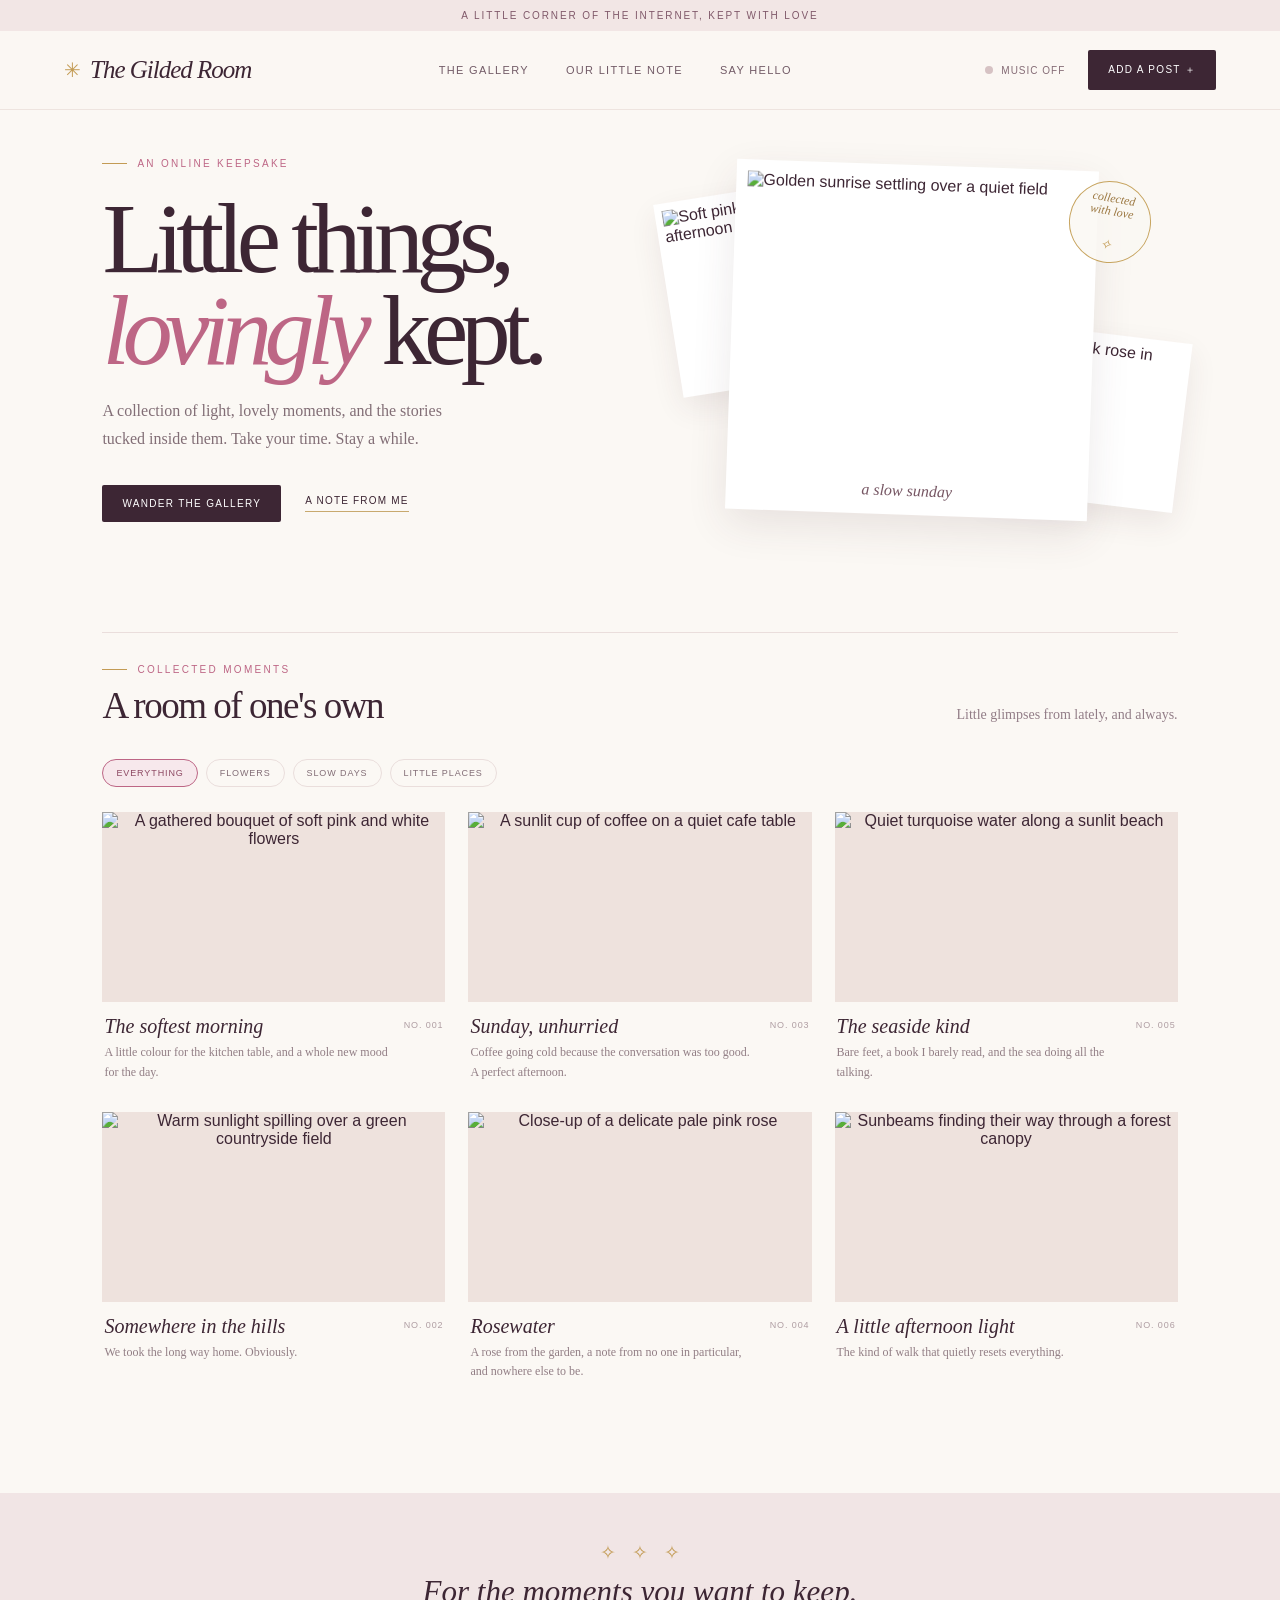
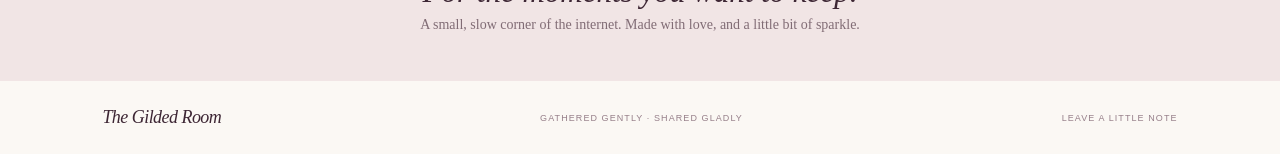
==== index.html @ f2d5e3b4 "Add files via upload" ====
<!doctype html>
<html lang="en">
<head>
  <meta charset="utf-8">
  <meta name="viewport" content="width=device-width, initial-scale=1">
  <meta name="theme-color" content="#fbf8f4">
  <meta name="description" content="A little gallery for things worth keeping — photographs, notes, and lovely little moments.">
  <title>The Gilded Room — A little gallery for lovely things</title>
  <style>
    :root{--paper:#fbf8f4;--ink:#3d2634;--muted:#927d87;--pink:#e7a6b9;--pink-deep:#bd6685;--gold:#c39b54;--line:#eadedc;--white:#fffdfb;--serif:Georgia,'Times New Roman',serif;--sans:'Avenir Next',Avenir,Arial,sans-serif}
    *{box-sizing:border-box}html{scroll-behavior:smooth}body{margin:0;background:var(--paper);color:var(--ink);font-family:var(--sans);-webkit-font-smoothing:antialiased}button,input,textarea{font:inherit}button{color:inherit}a{color:inherit;text-decoration:none}::selection{background:#f5dce4;color:#603b4b}
    .topline{height:31px;background:#f2e6e5;color:#80596a;display:flex;align-items:center;justify-content:center;font-size:10px;letter-spacing:.19em;text-transform:uppercase}
    .site-header{height:79px;padding:0 clamp(20px,5vw,76px);display:flex;align-items:center;justify-content:space-between;border-bottom:1px solid #eee4df;background:rgba(251,248,244,.92);position:relative;z-index:2}
    .brand{font:italic 25px var(--serif);letter-spacing:-.04em;display:flex;align-items:center;gap:10px}.brand-mark{color:var(--gold);font-size:20px;font-style:normal}.nav{display:flex;gap:37px;align-items:center;font-size:11px;letter-spacing:.12em;text-transform:uppercase;color:#725b67}.nav a{transition:color .2s}.nav a:hover{color:var(--pink-deep)}
    .header-actions{display:flex;align-items:center;gap:17px}.music-button,.icon-button{border:0;background:transparent;cursor:pointer;display:inline-flex;align-items:center;gap:8px}.music-button{color:#856c76;font-size:10px;letter-spacing:.1em;text-transform:uppercase}.music-dot{width:8px;height:8px;border-radius:50%;background:#d6c2c3;display:inline-block}.music-button[aria-pressed=true] .music-dot{background:#c07491;box-shadow:0 0 0 4px #c0749122;animation:pulse 1.5s infinite}@keyframes pulse{50%{box-shadow:0 0 0 7px #c0749110}}
    .button{border:0;border-radius:2px;background:var(--ink);color:white;padding:13px 20px;font-size:10px;letter-spacing:.13em;text-transform:uppercase;cursor:pointer;transition:transform .2s,background .2s}.button:hover{background:#604153;transform:translateY(-1px)}.button-light{background:transparent;border:1px solid #c8a96e;color:#75583c}.button-light:hover{background:#f4ebdd;color:#624729}
    .hero{padding:45px clamp(20px,8vw,120px) 72px;display:grid;grid-template-columns:minmax(300px,.92fr) minmax(370px,1.08fr);gap:clamp(34px,7vw,100px);align-items:center;max-width:1440px;margin:auto;min-height:485px}.eyebrow{font-size:10px;letter-spacing:.23em;text-transform:uppercase;color:var(--pink-deep);display:flex;gap:10px;align-items:center}.eyebrow:before{content:'';height:1px;width:25px;background:var(--gold)}.hero h1{font:normal clamp(56px,7.8vw,105px)/.92 var(--serif);letter-spacing:-.075em;margin:24px 0 20px;max-width:550px}.hero h1 em{font-weight:400;color:var(--pink-deep)}.hero-copy{font:16px/1.8 var(--serif);color:#826e76;max-width:380px}.hero-cta{display:flex;align-items:center;gap:24px;margin-top:31px}.text-link{font-size:10px;letter-spacing:.12em;text-transform:uppercase;border-bottom:1px solid #c8a96e;padding-bottom:5px}.hero-art{position:relative;min-height:370px;display:flex;align-items:center;justify-content:center}.hero-frame{width:min(68%,390px);height:350px;background:white;padding:11px 11px 45px;box-shadow:0 15px 40px #492d391b;transform:rotate(2deg);position:relative;z-index:1}.hero-frame img{width:100%;height:100%;object-fit:cover;display:block}.hero-frame:after{content:'a slow sunday';position:absolute;left:0;right:0;bottom:15px;text-align:center;font:italic 16px var(--serif);color:#765663}.orbit-photo{position:absolute;width:43%;height:195px;padding:7px;background:white;box-shadow:0 12px 30px #492d3917;left:4%;top:31px;transform:rotate(-9deg)}.orbit-photo img{width:100%;height:100%;object-fit:cover}.orbit-photo.two{left:auto;right:-1%;top:auto;bottom:23px;width:36%;height:170px;transform:rotate(7deg)}.seal{position:absolute;z-index:2;right:5%;top:26px;width:82px;height:82px;border:1px solid #c7a45f;border-radius:50%;display:grid;place-items:center;text-align:center;color:#9b7740;font:italic 12px/1.1 var(--serif);background:#fbf8f4d9;transform:rotate(10deg)}.tiny-star{color:var(--gold);font-size:14px}
    .section{padding:35px clamp(20px,8vw,120px) 95px;max-width:1440px;margin:auto}.section-heading{display:flex;align-items:end;justify-content:space-between;border-top:1px solid var(--line);padding-top:31px;margin-bottom:32px}.section-heading h2{font:normal 37px var(--serif);letter-spacing:-.04em;margin:9px 0 0}.section-heading p{font:14px var(--serif);color:var(--muted);margin:0 0 4px}.filter-row{display:flex;gap:8px;margin-bottom:25px;flex-wrap:wrap}.filter{border:1px solid var(--line);background:transparent;padding:8px 13px;border-radius:99px;font-size:9px;letter-spacing:.1em;text-transform:uppercase;color:#826d76;cursor:pointer}.filter[aria-pressed=true]{border-color:var(--pink-deep);color:#8d4963;background:#f7e8ec}
    .gallery-grid{columns:3 240px;column-gap:23px}.art-card{break-inside:avoid;margin:0 0 29px;position:relative}.photo-button{padding:0;border:0;background:none;display:block;width:100%;cursor:zoom-in;overflow:hidden;position:relative}.photo-button img{width:100%;height:auto;min-height:190px;max-height:460px;object-fit:cover;display:block;transition:transform .55s cubic-bezier(.2,.65,.3,1);background:#eee2dd}.photo-button:hover img{transform:scale(1.035)}.photo-button:after{content:'VIEW';position:absolute;right:12px;bottom:12px;font-size:9px;letter-spacing:.16em;color:white;background:#34232b99;padding:8px 11px;opacity:0;transition:opacity .2s}.photo-button:hover:after,.photo-button:focus-visible:after{opacity:1}.card-meta{padding:13px 2px 0;display:flex;justify-content:space-between;gap:14px;align-items:start}.card-title{font:italic 20px var(--serif);margin:0 0 5px}.card-caption{font:12px/1.65 var(--serif);color:#927e85;margin:0;max-width:330px;white-space:pre-wrap}.card-date{font-size:9px;letter-spacing:.1em;text-transform:uppercase;color:#af9da2;white-space:nowrap;padding-top:5px}.art-card[hidden]{display:none}
    .note-band{background:#f1e5e5;margin:0;padding:48px 22px;text-align:center}.note-band .sparkle{color:var(--gold);font-size:19px}.note-band h2{font:italic 31px var(--serif);margin:10px 0 7px}.note-band p{font:14px var(--serif);color:#816c75;margin:0}.footer{padding:26px clamp(20px,8vw,120px);display:flex;justify-content:space-between;align-items:center;font-size:9px;letter-spacing:.12em;text-transform:uppercase;color:#967f89}.footer-brand{font:italic 18px var(--serif);text-transform:none;letter-spacing:-.03em;color:var(--ink)}
    .modal-backdrop{position:fixed;inset:0;background:#21151dd9;z-index:10;display:none;align-items:center;justify-content:center;padding:20px;backdrop-filter:blur(5px)}.modal-backdrop.open{display:flex}.modal{position:relative;background:var(--paper);width:min(100%,570px);max-height:90vh;overflow:auto;padding:clamp(25px,5vw,46px);box-shadow:0 24px 80px #160d14aa}.modal h2{font:normal 36px var(--serif);letter-spacing:-.04em;margin:8px 0}.modal-intro{font:14px/1.7 var(--serif);color:#8c7881;margin:0 0 23px}.modal-close{position:absolute;right:16px;top:16px;width:36px;height:36px;border:1px solid var(--line);background:transparent;cursor:pointer;font-size:20px;color:#725b67}.field{display:grid;gap:7px;margin:15px 0}.field label{font-size:9px;letter-spacing:.13em;text-transform:uppercase;color:#806b74}.field input,.field textarea,.field select{width:100%;padding:12px 13px;border:1px solid #e3d5d3;background:#fffdfb;color:var(--ink);outline:none;border-radius:0;font-size:13px}.field input:focus,.field textarea:focus,.field select:focus{border-color:#c48aa0;box-shadow:0 0 0 3px #e7a6b922}.field textarea{min-height:110px;resize:vertical}.field input[type=file]{font-size:11px;padding:11px}.form-row{display:grid;grid-template-columns:1fr 1fr;gap:14px}.modal .button{width:100%;margin-top:7px}.form-status{font:13px/1.6 var(--serif);color:#795568;margin:14px 0 0;min-height:22px}.quiet-note{font:11px/1.6 var(--sans);color:#a08e95;margin:13px 0 0}.preview-box{display:none;margin:10px 0 0;background:#f2e9e6;padding:8px;max-width:170px}.preview-box img{width:100%;height:140px;object-fit:cover;display:block}.lightbox{background:#1a1119ed}.lightbox-content{position:relative;max-width:min(92vw,1100px);max-height:90vh;text-align:center}.lightbox-content img{max-width:100%;max-height:80vh;object-fit:contain;display:block;margin:auto;box-shadow:0 18px 70px #0007}.lightbox-caption{font:italic 18px var(--serif);color:#fff9f7;margin-top:14px}.lightbox .modal-close{color:white;border-color:#ffffff5c;right:20px;top:20px}.lightbox-arrow{position:fixed;top:50%;border:1px solid #ffffff75;background:#20151ca8;color:white;width:43px;height:43px;border-radius:50%;cursor:pointer;font-size:20px}.lightbox-arrow.prev{left:24px}.lightbox-arrow.next{right:24px}.queue-list{display:grid;gap:9px;margin-top:15px}.queue-item{background:#f3e9e7;border-left:2px solid var(--gold);padding:11px 13px;font:13px var(--serif);display:flex;justify-content:space-between;gap:12px}.queue-item small{font:9px var(--sans);letter-spacing:.08em;color:#957b86}.sr-only{position:absolute;width:1px;height:1px;padding:0;margin:-1px;overflow:hidden;clip:rect(0,0,0,0);white-space:nowrap;border:0}
    @media(max-width:760px){.site-header{height:67px;padding:0 18px}.brand{font-size:21px}.nav{display:none}.header-actions{gap:10px}.music-button span:last-child{display:none}.header-actions .button{padding:11px 12px;font-size:9px}.hero{grid-template-columns:1fr;padding:54px 25px 57px;gap:24px;min-height:auto}.hero h1{font-size:71px}.hero-copy{font-size:15px}.hero-art{min-height:310px}.hero-frame{height:295px;width:64%}.orbit-photo{height:160px}.orbit-photo.two{height:137px}.seal{width:66px;height:66px;font-size:10px}.section{padding:18px 22px 65px}.section-heading h2{font-size:31px}.section-heading p{font-size:12px;max-width:130px;text-align:right}.gallery-grid{columns:2 145px;column-gap:13px}.art-card{margin-bottom:20px}.photo-button img{min-height:140px}.card-title{font-size:17px}.card-caption{font-size:11px}.card-date{display:none}.footer{gap:10px;flex-wrap:wrap}.lightbox .modal-close{right:12px;top:12px}.lightbox-arrow.prev{left:10px}.lightbox-arrow.next{right:10px}.lightbox-arrow{width:36px;height:36px}.modal{padding:30px 22px}}
    @media(max-width:390px){.hero h1{font-size:60px}.hero-cta{gap:15px}.button{padding:12px 14px}.section-heading p{display:none}.form-row{grid-template-columns:1fr;gap:0}}
    @media(prefers-reduced-motion:reduce){*,*:before,*:after{scroll-behavior:auto!important;animation-duration:.01ms!important;transition-duration:.01ms!important}}
  </style>
</head>
<body>
  <div class="topline">A little corner of the internet, kept with love</div>
  <header class="site-header">
    <a class="brand" href="#top" aria-label="The Gilded Room home"><span class="brand-mark" aria-hidden="true">✳</span>The Gilded Room</a>
    <nav class="nav" aria-label="Main navigation"><a href="#gallery">The gallery</a><a href="#about">Our little note</a><a href="#contact" data-open="contact">Say hello</a></nav>
    <div class="header-actions">
      <button class="music-button" id="music-toggle" aria-pressed="false" aria-label="Play gentle background music"><span class="music-dot" aria-hidden="true"></span><span>Music off</span></button>
      <button class="button" data-open="studio">Add a post <span aria-hidden="true">＋</span></button>
    </div>
  </header>
  <main id="top">
    <section class="hero" aria-labelledby="hero-title">
      <div class="hero-copy-wrap">
        <div class="eyebrow">An online keepsake</div>
        <h1 id="hero-title">Little things,<br><em>lovingly</em> kept.</h1>
        <p class="hero-copy">A collection of light, lovely moments, and the stories tucked inside them. Take your time. Stay a while.</p>
        <div class="hero-cta"><a class="button" href="#gallery">Wander the gallery</a><a href="#about" class="text-link">A note from me</a></div>
      </div>
      <div class="hero-art" aria-label="Featured photographs">
        <div class="orbit-photo"><img src="https://images.unsplash.com/photo-1490750967868-88aa4486c946?auto=format&fit=crop&w=700&q=85" alt="Soft pink flowers in warm afternoon light"></div>
        <div class="hero-frame"><img src="https://images.unsplash.com/photo-1470252649378-9c29740c9fa8?auto=format&fit=crop&w=1000&q=88" alt="Golden sunrise settling over a quiet field"></div>
        <div class="orbit-photo two"><img src="https://images.unsplash.com/photo-1518895949257-7621c3c786d7?auto=format&fit=crop&w=700&q=85" alt="A pale pink rose in bloom"></div>
        <div class="seal" aria-hidden="true">collected<br>with love<br><span class="tiny-star">✧</span></div>
      </div>
    </section>
    <section class="section" id="gallery" aria-labelledby="gallery-title">
      <div class="section-heading"><div><div class="eyebrow">Collected moments</div><h2 id="gallery-title">A room of one&apos;s own</h2></div><p>Little glimpses from lately, and always.</p></div>
      <div class="filter-row" role="group" aria-label="Filter gallery">
        <button class="filter" aria-pressed="true" data-filter="all">Everything</button><button class="filter" aria-pressed="false" data-filter="flowers">Flowers</button><button class="filter" aria-pressed="false" data-filter="slow-days">Slow days</button><button class="filter" aria-pressed="false" data-filter="little-places">Little places</button>
      </div>
      <div class="gallery-grid" id="gallery-grid">
        <article class="art-card" data-category="flowers"><button class="photo-button" aria-label="Open photo: The softest morning"><img loading="lazy" src="https://images.unsplash.com/photo-1490750967868-88aa4486c946?auto=format&fit=crop&w=900&q=85" alt="A gathered bouquet of soft pink and white flowers"></button><div class="card-meta"><div><h3 class="card-title">The softest morning</h3><p class="card-caption">A little colour for the kitchen table, and a whole new mood for the day.</p></div><time class="card-date">No. 001</time></div></article>
        <article class="art-card" data-category="little-places"><button class="photo-button" aria-label="Open photo: Somewhere in the hills"><img loading="lazy" src="https://images.unsplash.com/photo-1470252649378-9c29740c9fa8?auto=format&fit=crop&w=900&q=85" alt="Warm sunlight spilling over a green countryside field"></button><div class="card-meta"><div><h3 class="card-title">Somewhere in the hills</h3><p class="card-caption">We took the long way home. Obviously.</p></div><time class="card-date">No. 002</time></div></article>
        <article class="art-card" data-category="slow-days"><button class="photo-button" aria-label="Open photo: Sunday, unhurried"><img loading="lazy" src="https://images.unsplash.com/photo-1445116572660-236099ec97a0?auto=format&fit=crop&w=900&q=85" alt="A sunlit cup of coffee on a quiet cafe table"></button><div class="card-meta"><div><h3 class="card-title">Sunday, unhurried</h3><p class="card-caption">Coffee going cold because the conversation was too good. A perfect afternoon.</p></div><time class="card-date">No. 003</time></div></article>
        <article class="art-card" data-category="flowers"><button class="photo-button" aria-label="Open photo: Rosewater"><img loading="lazy" src="https://images.unsplash.com/photo-1518895949257-7621c3c786d7?auto=format&fit=crop&w=900&q=85" alt="Close-up of a delicate pale pink rose"></button><div class="card-meta"><div><h3 class="card-title">Rosewater</h3><p class="card-caption">A rose from the garden, a note from no one in particular, and nowhere else to be.</p></div><time class="card-date">No. 004</time></div></article>
        <article class="art-card" data-category="little-places"><button class="photo-button" aria-label="Open photo: The seaside kind"><img loading="lazy" src="https://images.unsplash.com/photo-1507525428034-b723cf961d3e?auto=format&fit=crop&w=900&q=85" alt="Quiet turquoise water along a sunlit beach"></button><div class="card-meta"><div><h3 class="card-title">The seaside kind</h3><p class="card-caption">Bare feet, a book I barely read, and the sea doing all the talking.</p></div><time class="card-date">No. 005</time></div></article>
        <article class="art-card" data-category="slow-days"><button class="photo-button" aria-label="Open photo: A little afternoon light"><img loading="lazy" src="https://images.unsplash.com/photo-1441974231531-c6227db76b6e?auto=format&fit=crop&w=900&q=85" alt="Sunbeams finding their way through a forest canopy"></button><div class="card-meta"><div><h3 class="card-title">A little afternoon light</h3><p class="card-caption">The kind of walk that quietly resets everything.</p></div><time class="card-date">No. 006</time></div></article>
      </div>
    </section>
    <section class="note-band" id="about"><div class="sparkle" aria-hidden="true">✧ &nbsp; ✧ &nbsp; ✧</div><h2>For the moments you want to keep.</h2><p>A small, slow corner of the internet. Made with love, and a little bit of sparkle.</p></section>
  </main>
  <footer class="footer"><a class="footer-brand" href="#top">The Gilded Room</a><span>Gathered gently · Shared gladly</span><a href="#contact" data-open="contact">Leave a little note</a></footer>

  <div class="modal-backdrop" id="studio-modal" role="dialog" aria-modal="true" aria-labelledby="studio-title">
    <section class="modal"><button class="modal-close" data-close aria-label="Close post studio">×</button><div class="eyebrow">The post office</div><h2 id="studio-title">Add a little moment</h2><p class="modal-intro">Share a photo and the story that belongs with it. Long captions welcome.</p>
      <form id="post-form"><div class="field"><label for="post-image">Your photograph</label><input id="post-image" type="file" accept="image/*" required><div class="preview-box" id="post-preview"><img alt="Your selected photo preview"></div></div>
        <div class="field"><label for="post-title">A title for this moment</label><input id="post-title" name="title" maxlength="90" placeholder="A little afternoon light" required></div>
        <div class="field"><label for="post-caption">The story (as long as you like)</label><textarea id="post-caption" name="caption" maxlength="10000" placeholder="Tell us everything..."></textarea></div>
        <div class="form-row"><div class="field"><label for="post-category">A little collection</label><select id="post-category"><option value="slow-days">Slow days</option><option value="flowers">Flowers</option><option value="little-places">Little places</option></select></div><div class="field"><label for="post-schedule">Post now or schedule</label><input id="post-schedule" type="datetime-local"></div></div>
        <button class="button" type="submit" id="post-submit">Add to this gallery</button><p class="form-status" id="post-status" role="status" aria-live="polite"></p>
        <p class="quiet-note">This static demo adds posts and schedules in this open tab only. For live publishing across visitors, connect a small content endpoint; scheduled publishing needs a Cloudflare Worker Cron trigger. Cloudinary upload can be enabled with an unsigned upload preset.</p>
      </form>
      <div class="queue-list" id="queue-list" aria-live="polite"></div>
    </section>
  </div>
  <div class="modal-backdrop" id="contact-modal" role="dialog" aria-modal="true" aria-labelledby="contact-title">
    <section class="modal"><button class="modal-close" data-close aria-label="Close contact form">×</button><div class="eyebrow">The message bucket</div><h2 id="contact-title">Leave a little note</h2><p class="modal-intro">Questions, thoughts, or a photo you&apos;d like to share — all welcome.</p>
      <form id="contact-form"><div class="field"><label for="contact-name">Your name</label><input id="contact-name" name="name" autocomplete="name" required></div><div class="field"><label for="contact-email">Your email</label><input id="contact-email" name="email" type="email" autocomplete="email" required></div><div class="field"><label for="contact-message">Your note</label><textarea id="contact-message" name="message" required maxlength="5000" placeholder="Write me a little something..."></textarea></div><div class="field"><label for="contact-file">Attach a photo (optional)</label><input id="contact-file" name="attachment" type="file" accept="image/*"></div><button class="button" type="submit">Send your note</button><p class="form-status" id="contact-status" role="status" aria-live="polite"></p><p class="quiet-note">This static edition needs a hosted form endpoint (for example, Formspree or Basin) to deliver messages and image attachments. Add its URL to CONTACT_ENDPOINT in this file.</p></form>
    </section>
  </div>
  <div class="modal-backdrop lightbox" id="lightbox" role="dialog" aria-modal="true" aria-label="Photograph viewer"><button class="modal-close" data-close aria-label="Close image viewer">×</button><button class="lightbox-arrow prev" aria-label="Previous photograph">‹</button><div class="lightbox-content"><img id="lightbox-image" src="" alt=""><div class="lightbox-caption" id="lightbox-caption"></div></div><button class="lightbox-arrow next" aria-label="Next photograph">›</button></div>
  <script>
    // Add your Cloudinary cloud name and unsigned upload preset to enable direct image uploads.
    const CLOUDINARY_CLOUD_NAME = '';
    const CLOUDINARY_UPLOAD_PRESET = '';
    // Add your Formspree/Basin form endpoint to deliver the message bucket and attachments.
    const CONTACT_ENDPOINT = '';
    const gallery = document.querySelector('#gallery-grid');
    const modals = [...document.querySelectorAll('.modal-backdrop')];
    let selectedImageUrl = '';
    let activeImages = [];
    let activeIndex = 0;
    let queuedPosts = [];
    let audioContext;
    let musicOscillators = [];
    let musicGain;
    const escapeHtml = (value) => String(value).replace(/[&<>"']/g, (char) => ({'&':'&amp;','<':'&lt;','>':'&gt;','"':'&quot;',"'":'&#39;'}[char]));
    const openModal = (element) => { element.classList.add('open'); document.body.style.overflow='hidden'; element.querySelector('.modal-close')?.focus(); };
    const closeModal = (element) => { element.classList.remove('open'); if(!document.querySelector('.modal-backdrop.open')) document.body.style.overflow=''; };
    document.querySelectorAll('[data-open="studio"]').forEach(button=>button.addEventListener('click',()=>openModal(document.querySelector('#studio-modal'))));
    document.querySelectorAll('[data-open="contact"],a[href="#contact"]').forEach(button=>button.addEventListener('click',event=>{event.preventDefault();openModal(document.querySelector('#contact-modal'))}));
    document.querySelectorAll('[data-close]').forEach(button=>button.addEventListener('click',()=>closeModal(button.closest('.modal-backdrop'))));
    modals.forEach(modal=>modal.addEventListener('click',event=>{if(event.target===modal)closeModal(modal)}));
    document.addEventListener('keydown',event=>{if(event.key==='Escape'){const opened=document.querySelector('.modal-backdrop.open');if(opened)closeModal(opened)}if(document.querySelector('#lightbox.open')&&event.key==='ArrowRight')showImage(activeIndex+1);if(document.querySelector('#lightbox.open')&&event.key==='ArrowLeft')showImage(activeIndex-1)});
    document.querySelectorAll('.filter').forEach(button=>button.addEventListener('click',()=>{document.querySelectorAll('.filter').forEach(item=>item.setAttribute('aria-pressed','false'));button.setAttribute('aria-pressed','true');const filter=button.dataset.filter;document.querySelectorAll('.art-card').forEach(card=>card.hidden=filter!=='all'&&card.dataset.category!==filter)}));
    function refreshImageList(){activeImages=[...document.querySelectorAll('.art-card:not([hidden]) .photo-button')];}
    function showImage(index){if(!activeImages.length)return;activeIndex=(index+activeImages.length)%activeImages.length;const button=activeImages[activeIndex];const image=button.querySelector('img');document.querySelector('#lightbox-image').src=image.src;document.querySelector('#lightbox-image').alt=image.alt;document.querySelector('#lightbox-caption').textContent=button.closest('.art-card').querySelector('.card-title').textContent;}
    document.querySelectorAll('.photo-button').forEach(button=>button.addEventListener('click',()=>{refreshImageList();showImage(activeImages.indexOf(button));openModal(document.querySelector('#lightbox'))}));
    document.querySelector('.lightbox-arrow.prev').addEventListener('click',()=>showImage(activeIndex-1));document.querySelector('.lightbox-arrow.next').addEventListener('click',()=>showImage(activeIndex+1));
    const imageInput=document.querySelector('#post-image');
    imageInput.addEventListener('change',()=>{const file=imageInput.files[0];if(!file)return;if(!file.type.startsWith('image/')){document.querySelector('#post-status').textContent='Please choose an image file.';return}if(selectedImageUrl)URL.revokeObjectURL(selectedImageUrl);selectedImageUrl=URL.createObjectURL(file);const preview=document.querySelector('#post-preview');preview.querySelector('img').src=selectedImageUrl;preview.style.display='block';document.querySelector('#post-status').textContent='';});
    async function uploadToCloudinary(file){if(!CLOUDINARY_CLOUD_NAME||!CLOUDINARY_UPLOAD_PRESET)return selectedImageUrl;const formData=new FormData();formData.append('file',file);formData.append('upload_preset',CLOUDINARY_UPLOAD_PRESET);const response=await fetch(`https://api.cloudinary.com/v1_1/${encodeURIComponent(CLOUDINARY_CLOUD_NAME)}/image/upload`,{method:'POST',body:formData});if(!response.ok)throw new Error('Cloudinary could not accept this image. Check your cloud name and unsigned preset.');const result=await response.json();return result.secure_url;}
    function addPostToGallery({title,caption,category,imageUrl,number}){const card=document.createElement('article');card.className='art-card';card.dataset.category=category;card.innerHTML=`<button class="photo-button" aria-label="Open photo: ${escapeHtml(title)}"><img src="${escapeHtml(imageUrl)}" alt="${escapeHtml(title)}" loading="lazy"></button><div class="card-meta"><div><h3 class="card-title">${escapeHtml(title)}</h3><p class="card-caption">${escapeHtml(caption)}</p></div><time class="card-date">No. ${String(number).padStart(3,'0')}</time></div>`;gallery.prepend(card);card.querySelector('.photo-button').addEventListener('click',()=>{refreshImageList();showImage(activeImages.indexOf(card.querySelector('.photo-button')));openModal(document.querySelector('#lightbox'))});}
    function renderQueue(){const list=document.querySelector('#queue-list');list.innerHTML=queuedPosts.length?'<div class="eyebrow">Waiting in the wings</div>':'';queuedPosts.forEach(post=>{const item=document.createElement('div');item.className='queue-item';item.innerHTML=`<span>${escapeHtml(post.title)}</span><small>${escapeHtml(post.when)}</small>`;list.append(item)})}
    document.querySelector('#post-form').addEventListener('submit',async event=>{event.preventDefault();const status=document.querySelector('#post-status');const file=imageInput.files[0];if(!file){status.textContent='Choose a photo before adding your post.';return}const submit=document.querySelector('#post-submit');submit.disabled=true;status.textContent=CLOUDINARY_CLOUD_NAME?'Uploading your photo…':'Adding your photo to this tab…';try{const imageUrl=await uploadToCloudinary(file);const title=document.querySelector('#post-title').value.trim();const caption=document.querySelector('#post-caption').value.trim();const category=document.querySelector('#post-category').value;const dateValue=document.querySelector('#post-schedule').value;const post={title,caption,category,imageUrl,when:dateValue?new Date(dateValue).toLocaleString():'Queued for now'};if(dateValue&&new Date(dateValue)>new Date()){queuedPosts.push(post);renderQueue();status.textContent='Schedule added to this tab. Keep this page open; it will not auto-publish after you leave.'}else{addPostToGallery({...post,number:document.querySelectorAll('.art-card').length+1});status.textContent='Your moment is now in this gallery tab.'}event.target.reset();document.querySelector('#post-preview').style.display='none';if(selectedImageUrl){URL.revokeObjectURL(selectedImageUrl);selectedImageUrl=''}setTimeout(()=>{if(status.textContent.startsWith('Your moment'))closeModal(document.querySelector('#studio-modal'))},1000)}catch(error){status.textContent=error.message||'Something went wrong. Please try again.'}finally{submit.disabled=false}});
    document.querySelector('#contact-form').addEventListener('submit',async event=>{event.preventDefault();const status=document.querySelector('#contact-status');if(!CONTACT_ENDPOINT){status.textContent='Not sent yet — add your Formspree or Basin endpoint in CONTACT_ENDPOINT to deliver this note.';return}const form=event.currentTarget;const submit=form.querySelector('button[type="submit"]');submit.disabled=true;status.textContent='Sending your note…';try{const response=await fetch(CONTACT_ENDPOINT,{method:'POST',body:new FormData(form),headers:{Accept:'application/json'}});if(!response.ok)throw new Error('The message service did not accept the note. Please try again.');form.reset();status.textContent='Your note is on its way. Thank you for writing!'}catch(error){status.textContent=error.message||'Could not send your note. Please try again.'}finally{submit.disabled=false}});
    document.querySelector('#music-toggle').addEventListener('click',async event=>{const button=event.currentTarget;const isPlaying=button.getAttribute('aria-pressed')==='true';if(isPlaying){musicGain?.gain.setTargetAtTime(0,audioContext.currentTime,.3);musicOscillators.forEach(oscillator=>oscillator.stop(audioContext.currentTime+.8));musicOscillators=[];button.setAttribute('aria-pressed','false');button.querySelector('span:last-child').textContent='Music off';button.setAttribute('aria-label','Play gentle background music');return}const AudioContextClass=window.AudioContext||window.webkitAudioContext;if(!AudioContextClass){button.querySelector('span:last-child').textContent='Music unavailable';return}audioContext??=new AudioContextClass();await audioContext.resume();musicGain=audioContext.createGain();musicGain.gain.setValueAtTime(0,audioContext.currentTime);musicGain.gain.setTargetAtTime(.035,audioContext.currentTime,.7);musicGain.connect(audioContext.destination);[261.63,329.63,392,493.88].forEach((frequency,index)=>{const oscillator=audioContext.createOscillator();const gain=audioContext.createGain();oscillator.type='sine';oscillator.frequency.value=frequency;gain.gain.value=index===0?.22:.12;oscillator.connect(gain);gain.connect(musicGain);oscillator.start();musicOscillators.push(oscillator)});button.setAttribute('aria-pressed','true');button.querySelector('span:last-child').textContent='Music on';button.setAttribute('aria-label','Turn off gentle background music')});
  </script>
</body>
</html>
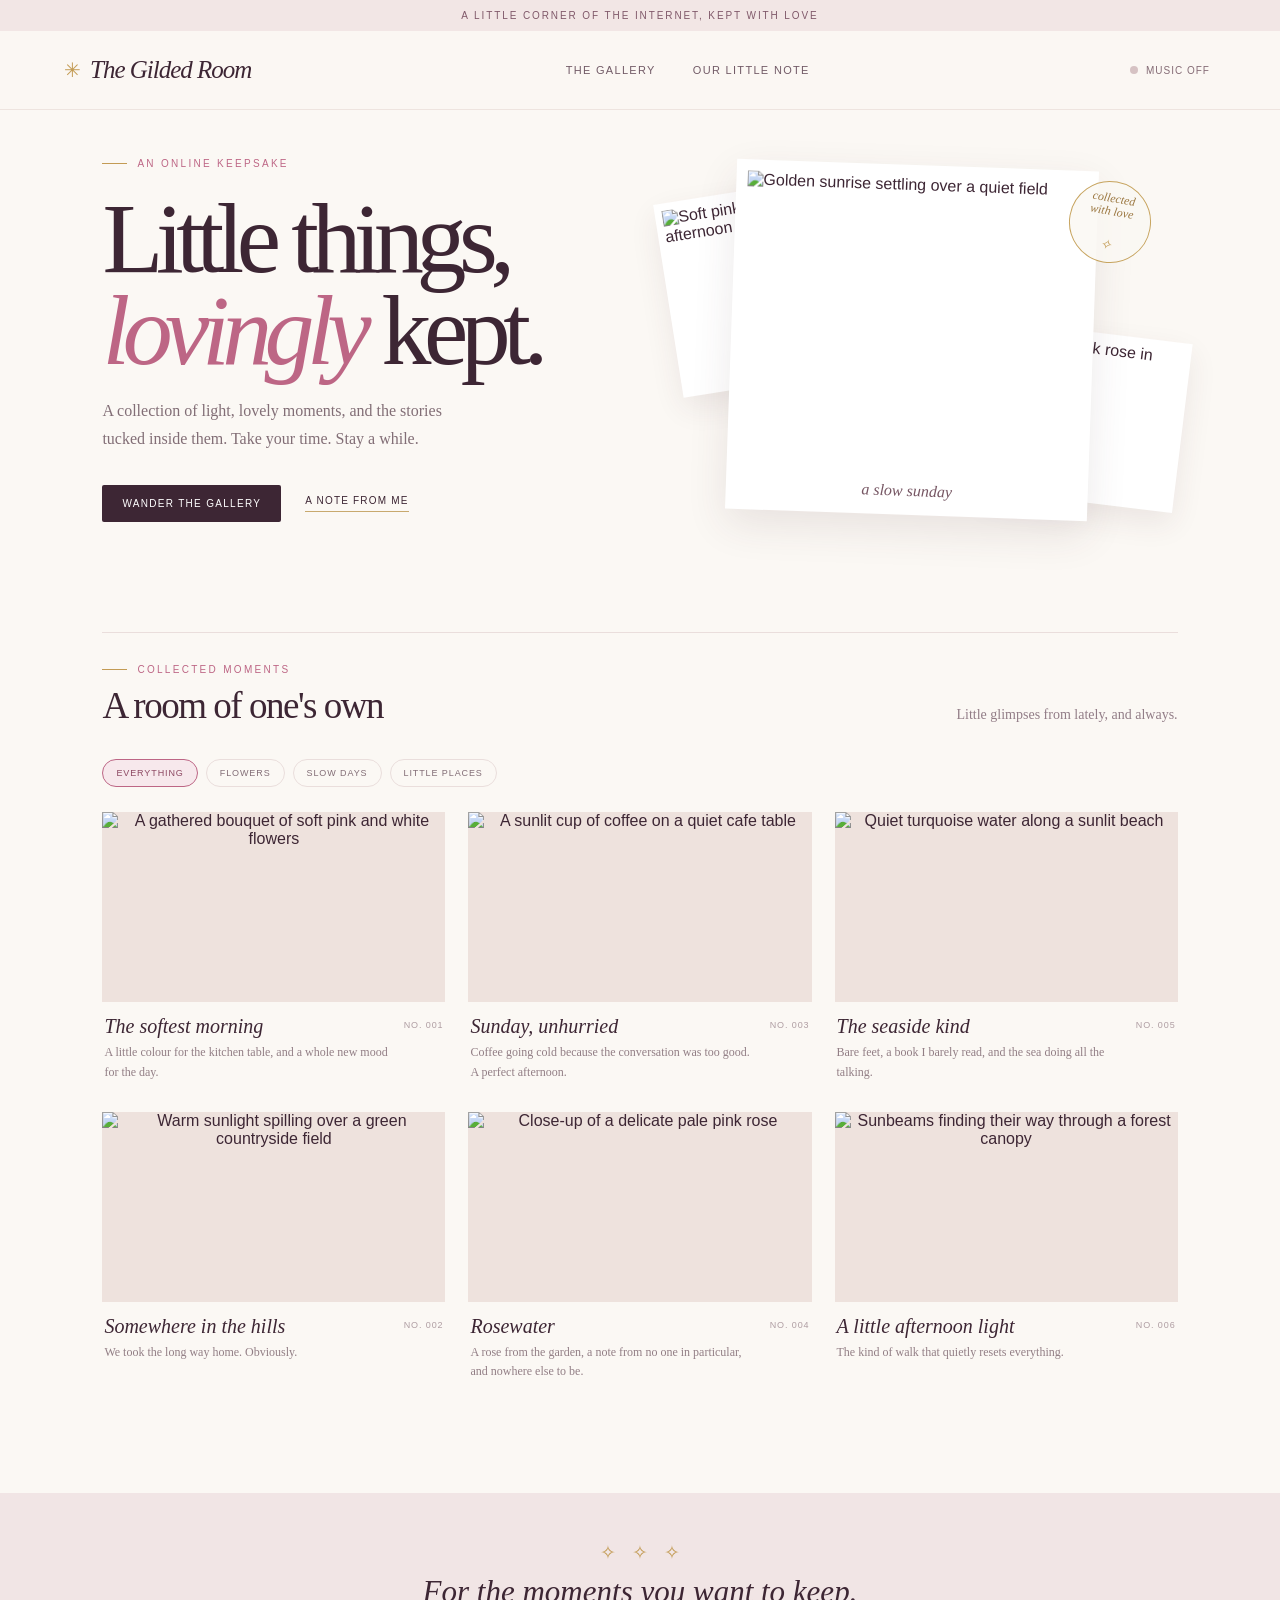
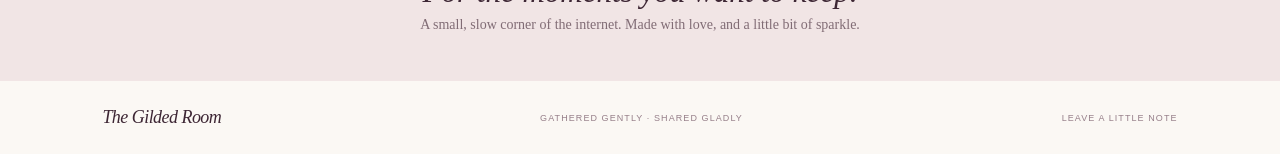
==== commit dfb8dfce: "Version 1.0.0" ====
--- a/index.html
+++ b/index.html
@@ -1,126 +1,127 @@
 <!doctype html>
 <html lang="en">
-<head>
-  <meta charset="utf-8">
-  <meta name="viewport" content="width=device-width, initial-scale=1">
-  <meta name="theme-color" content="#fbf8f4">
-  <meta name="description" content="A little gallery for things worth keeping — photographs, notes, and lovely little moments.">
-  <title>The Gilded Room — A little gallery for lovely things</title>
-  <style>
-    :root{--paper:#fbf8f4;--ink:#3d2634;--muted:#927d87;--pink:#e7a6b9;--pink-deep:#bd6685;--gold:#c39b54;--line:#eadedc;--white:#fffdfb;--serif:Georgia,'Times New Roman',serif;--sans:'Avenir Next',Avenir,Arial,sans-serif}
-    *{box-sizing:border-box}html{scroll-behavior:smooth}body{margin:0;background:var(--paper);color:var(--ink);font-family:var(--sans);-webkit-font-smoothing:antialiased}button,input,textarea{font:inherit}button{color:inherit}a{color:inherit;text-decoration:none}::selection{background:#f5dce4;color:#603b4b}
-    .topline{height:31px;background:#f2e6e5;color:#80596a;display:flex;align-items:center;justify-content:center;font-size:10px;letter-spacing:.19em;text-transform:uppercase}
-    .site-header{height:79px;padding:0 clamp(20px,5vw,76px);display:flex;align-items:center;justify-content:space-between;border-bottom:1px solid #eee4df;background:rgba(251,248,244,.92);position:relative;z-index:2}
-    .brand{font:italic 25px var(--serif);letter-spacing:-.04em;display:flex;align-items:center;gap:10px}.brand-mark{color:var(--gold);font-size:20px;font-style:normal}.nav{display:flex;gap:37px;align-items:center;font-size:11px;letter-spacing:.12em;text-transform:uppercase;color:#725b67}.nav a{transition:color .2s}.nav a:hover{color:var(--pink-deep)}
-    .header-actions{display:flex;align-items:center;gap:17px}.music-button,.icon-button{border:0;background:transparent;cursor:pointer;display:inline-flex;align-items:center;gap:8px}.music-button{color:#856c76;font-size:10px;letter-spacing:.1em;text-transform:uppercase}.music-dot{width:8px;height:8px;border-radius:50%;background:#d6c2c3;display:inline-block}.music-button[aria-pressed=true] .music-dot{background:#c07491;box-shadow:0 0 0 4px #c0749122;animation:pulse 1.5s infinite}@keyframes pulse{50%{box-shadow:0 0 0 7px #c0749110}}
-    .button{border:0;border-radius:2px;background:var(--ink);color:white;padding:13px 20px;font-size:10px;letter-spacing:.13em;text-transform:uppercase;cursor:pointer;transition:transform .2s,background .2s}.button:hover{background:#604153;transform:translateY(-1px)}.button-light{background:transparent;border:1px solid #c8a96e;color:#75583c}.button-light:hover{background:#f4ebdd;color:#624729}
-    .hero{padding:45px clamp(20px,8vw,120px) 72px;display:grid;grid-template-columns:minmax(300px,.92fr) minmax(370px,1.08fr);gap:clamp(34px,7vw,100px);align-items:center;max-width:1440px;margin:auto;min-height:485px}.eyebrow{font-size:10px;letter-spacing:.23em;text-transform:uppercase;color:var(--pink-deep);display:flex;gap:10px;align-items:center}.eyebrow:before{content:'';height:1px;width:25px;background:var(--gold)}.hero h1{font:normal clamp(56px,7.8vw,105px)/.92 var(--serif);letter-spacing:-.075em;margin:24px 0 20px;max-width:550px}.hero h1 em{font-weight:400;color:var(--pink-deep)}.hero-copy{font:16px/1.8 var(--serif);color:#826e76;max-width:380px}.hero-cta{display:flex;align-items:center;gap:24px;margin-top:31px}.text-link{font-size:10px;letter-spacing:.12em;text-transform:uppercase;border-bottom:1px solid #c8a96e;padding-bottom:5px}.hero-art{position:relative;min-height:370px;display:flex;align-items:center;justify-content:center}.hero-frame{width:min(68%,390px);height:350px;background:white;padding:11px 11px 45px;box-shadow:0 15px 40px #492d391b;transform:rotate(2deg);position:relative;z-index:1}.hero-frame img{width:100%;height:100%;object-fit:cover;display:block}.hero-frame:after{content:'a slow sunday';position:absolute;left:0;right:0;bottom:15px;text-align:center;font:italic 16px var(--serif);color:#765663}.orbit-photo{position:absolute;width:43%;height:195px;padding:7px;background:white;box-shadow:0 12px 30px #492d3917;left:4%;top:31px;transform:rotate(-9deg)}.orbit-photo img{width:100%;height:100%;object-fit:cover}.orbit-photo.two{left:auto;right:-1%;top:auto;bottom:23px;width:36%;height:170px;transform:rotate(7deg)}.seal{position:absolute;z-index:2;right:5%;top:26px;width:82px;height:82px;border:1px solid #c7a45f;border-radius:50%;display:grid;place-items:center;text-align:center;color:#9b7740;font:italic 12px/1.1 var(--serif);background:#fbf8f4d9;transform:rotate(10deg)}.tiny-star{color:var(--gold);font-size:14px}
-    .section{padding:35px clamp(20px,8vw,120px) 95px;max-width:1440px;margin:auto}.section-heading{display:flex;align-items:end;justify-content:space-between;border-top:1px solid var(--line);padding-top:31px;margin-bottom:32px}.section-heading h2{font:normal 37px var(--serif);letter-spacing:-.04em;margin:9px 0 0}.section-heading p{font:14px var(--serif);color:var(--muted);margin:0 0 4px}.filter-row{display:flex;gap:8px;margin-bottom:25px;flex-wrap:wrap}.filter{border:1px solid var(--line);background:transparent;padding:8px 13px;border-radius:99px;font-size:9px;letter-spacing:.1em;text-transform:uppercase;color:#826d76;cursor:pointer}.filter[aria-pressed=true]{border-color:var(--pink-deep);color:#8d4963;background:#f7e8ec}
-    .gallery-grid{columns:3 240px;column-gap:23px}.art-card{break-inside:avoid;margin:0 0 29px;position:relative}.photo-button{padding:0;border:0;background:none;display:block;width:100%;cursor:zoom-in;overflow:hidden;position:relative}.photo-button img{width:100%;height:auto;min-height:190px;max-height:460px;object-fit:cover;display:block;transition:transform .55s cubic-bezier(.2,.65,.3,1);background:#eee2dd}.photo-button:hover img{transform:scale(1.035)}.photo-button:after{content:'VIEW';position:absolute;right:12px;bottom:12px;font-size:9px;letter-spacing:.16em;color:white;background:#34232b99;padding:8px 11px;opacity:0;transition:opacity .2s}.photo-button:hover:after,.photo-button:focus-visible:after{opacity:1}.card-meta{padding:13px 2px 0;display:flex;justify-content:space-between;gap:14px;align-items:start}.card-title{font:italic 20px var(--serif);margin:0 0 5px}.card-caption{font:12px/1.65 var(--serif);color:#927e85;margin:0;max-width:330px;white-space:pre-wrap}.card-date{font-size:9px;letter-spacing:.1em;text-transform:uppercase;color:#af9da2;white-space:nowrap;padding-top:5px}.art-card[hidden]{display:none}
-    .note-band{background:#f1e5e5;margin:0;padding:48px 22px;text-align:center}.note-band .sparkle{color:var(--gold);font-size:19px}.note-band h2{font:italic 31px var(--serif);margin:10px 0 7px}.note-band p{font:14px var(--serif);color:#816c75;margin:0}.footer{padding:26px clamp(20px,8vw,120px);display:flex;justify-content:space-between;align-items:center;font-size:9px;letter-spacing:.12em;text-transform:uppercase;color:#967f89}.footer-brand{font:italic 18px var(--serif);text-transform:none;letter-spacing:-.03em;color:var(--ink)}
-    .modal-backdrop{position:fixed;inset:0;background:#21151dd9;z-index:10;display:none;align-items:center;justify-content:center;padding:20px;backdrop-filter:blur(5px)}.modal-backdrop.open{display:flex}.modal{position:relative;background:var(--paper);width:min(100%,570px);max-height:90vh;overflow:auto;padding:clamp(25px,5vw,46px);box-shadow:0 24px 80px #160d14aa}.modal h2{font:normal 36px var(--serif);letter-spacing:-.04em;margin:8px 0}.modal-intro{font:14px/1.7 var(--serif);color:#8c7881;margin:0 0 23px}.modal-close{position:absolute;right:16px;top:16px;width:36px;height:36px;border:1px solid var(--line);background:transparent;cursor:pointer;font-size:20px;color:#725b67}.field{display:grid;gap:7px;margin:15px 0}.field label{font-size:9px;letter-spacing:.13em;text-transform:uppercase;color:#806b74}.field input,.field textarea,.field select{width:100%;padding:12px 13px;border:1px solid #e3d5d3;background:#fffdfb;color:var(--ink);outline:none;border-radius:0;font-size:13px}.field input:focus,.field textarea:focus,.field select:focus{border-color:#c48aa0;box-shadow:0 0 0 3px #e7a6b922}.field textarea{min-height:110px;resize:vertical}.field input[type=file]{font-size:11px;padding:11px}.form-row{display:grid;grid-template-columns:1fr 1fr;gap:14px}.modal .button{width:100%;margin-top:7px}.form-status{font:13px/1.6 var(--serif);color:#795568;margin:14px 0 0;min-height:22px}.quiet-note{font:11px/1.6 var(--sans);color:#a08e95;margin:13px 0 0}.preview-box{display:none;margin:10px 0 0;background:#f2e9e6;padding:8px;max-width:170px}.preview-box img{width:100%;height:140px;object-fit:cover;display:block}.lightbox{background:#1a1119ed}.lightbox-content{position:relative;max-width:min(92vw,1100px);max-height:90vh;text-align:center}.lightbox-content img{max-width:100%;max-height:80vh;object-fit:contain;display:block;margin:auto;box-shadow:0 18px 70px #0007}.lightbox-caption{font:italic 18px var(--serif);color:#fff9f7;margin-top:14px}.lightbox .modal-close{color:white;border-color:#ffffff5c;right:20px;top:20px}.lightbox-arrow{position:fixed;top:50%;border:1px solid #ffffff75;background:#20151ca8;color:white;width:43px;height:43px;border-radius:50%;cursor:pointer;font-size:20px}.lightbox-arrow.prev{left:24px}.lightbox-arrow.next{right:24px}.queue-list{display:grid;gap:9px;margin-top:15px}.queue-item{background:#f3e9e7;border-left:2px solid var(--gold);padding:11px 13px;font:13px var(--serif);display:flex;justify-content:space-between;gap:12px}.queue-item small{font:9px var(--sans);letter-spacing:.08em;color:#957b86}.sr-only{position:absolute;width:1px;height:1px;padding:0;margin:-1px;overflow:hidden;clip:rect(0,0,0,0);white-space:nowrap;border:0}
-    @media(max-width:760px){.site-header{height:67px;padding:0 18px}.brand{font-size:21px}.nav{display:none}.header-actions{gap:10px}.music-button span:last-child{display:none}.header-actions .button{padding:11px 12px;font-size:9px}.hero{grid-template-columns:1fr;padding:54px 25px 57px;gap:24px;min-height:auto}.hero h1{font-size:71px}.hero-copy{font-size:15px}.hero-art{min-height:310px}.hero-frame{height:295px;width:64%}.orbit-photo{height:160px}.orbit-photo.two{height:137px}.seal{width:66px;height:66px;font-size:10px}.section{padding:18px 22px 65px}.section-heading h2{font-size:31px}.section-heading p{font-size:12px;max-width:130px;text-align:right}.gallery-grid{columns:2 145px;column-gap:13px}.art-card{margin-bottom:20px}.photo-button img{min-height:140px}.card-title{font-size:17px}.card-caption{font-size:11px}.card-date{display:none}.footer{gap:10px;flex-wrap:wrap}.lightbox .modal-close{right:12px;top:12px}.lightbox-arrow.prev{left:10px}.lightbox-arrow.next{right:10px}.lightbox-arrow{width:36px;height:36px}.modal{padding:30px 22px}}
-    @media(max-width:390px){.hero h1{font-size:60px}.hero-cta{gap:15px}.button{padding:12px 14px}.section-heading p{display:none}.form-row{grid-template-columns:1fr;gap:0}}
-    @media(prefers-reduced-motion:reduce){*,*:before,*:after{scroll-behavior:auto!important;animation-duration:.01ms!important;transition-duration:.01ms!important}}
-  </style>
-</head>
-<body>
-  <div class="topline">A little corner of the internet, kept with love</div>
-  <header class="site-header">
-    <a class="brand" href="#top" aria-label="The Gilded Room home"><span class="brand-mark" aria-hidden="true">✳</span>The Gilded Room</a>
-    <nav class="nav" aria-label="Main navigation"><a href="#gallery">The gallery</a><a href="#about">Our little note</a><a href="#contact" data-open="contact">Say hello</a></nav>
-    <div class="header-actions">
-      <button class="music-button" id="music-toggle" aria-pressed="false" aria-label="Play gentle background music"><span class="music-dot" aria-hidden="true"></span><span>Music off</span></button>
-      <button class="button" data-open="studio">Add a post <span aria-hidden="true">＋</span></button>
-    </div>
-  </header>
-  <main id="top">
-    <section class="hero" aria-labelledby="hero-title">
-      <div class="hero-copy-wrap">
-        <div class="eyebrow">An online keepsake</div>
-        <h1 id="hero-title">Little things,<br><em>lovingly</em> kept.</h1>
-        <p class="hero-copy">A collection of light, lovely moments, and the stories tucked inside them. Take your time. Stay a while.</p>
-        <div class="hero-cta"><a class="button" href="#gallery">Wander the gallery</a><a href="#about" class="text-link">A note from me</a></div>
-      </div>
-      <div class="hero-art" aria-label="Featured photographs">
-        <div class="orbit-photo"><img src="https://images.unsplash.com/photo-1490750967868-88aa4486c946?auto=format&fit=crop&w=700&q=85" alt="Soft pink flowers in warm afternoon light"></div>
-        <div class="hero-frame"><img src="https://images.unsplash.com/photo-1470252649378-9c29740c9fa8?auto=format&fit=crop&w=1000&q=88" alt="Golden sunrise settling over a quiet field"></div>
-        <div class="orbit-photo two"><img src="https://images.unsplash.com/photo-1518895949257-7621c3c786d7?auto=format&fit=crop&w=700&q=85" alt="A pale pink rose in bloom"></div>
-        <div class="seal" aria-hidden="true">collected<br>with love<br><span class="tiny-star">✧</span></div>
-      </div>
-    </section>
-    <section class="section" id="gallery" aria-labelledby="gallery-title">
-      <div class="section-heading"><div><div class="eyebrow">Collected moments</div><h2 id="gallery-title">A room of one&apos;s own</h2></div><p>Little glimpses from lately, and always.</p></div>
-      <div class="filter-row" role="group" aria-label="Filter gallery">
-        <button class="filter" aria-pressed="true" data-filter="all">Everything</button><button class="filter" aria-pressed="false" data-filter="flowers">Flowers</button><button class="filter" aria-pressed="false" data-filter="slow-days">Slow days</button><button class="filter" aria-pressed="false" data-filter="little-places">Little places</button>
-      </div>
-      <div class="gallery-grid" id="gallery-grid">
-        <article class="art-card" data-category="flowers"><button class="photo-button" aria-label="Open photo: The softest morning"><img loading="lazy" src="https://images.unsplash.com/photo-1490750967868-88aa4486c946?auto=format&fit=crop&w=900&q=85" alt="A gathered bouquet of soft pink and white flowers"></button><div class="card-meta"><div><h3 class="card-title">The softest morning</h3><p class="card-caption">A little colour for the kitchen table, and a whole new mood for the day.</p></div><time class="card-date">No. 001</time></div></article>
-        <article class="art-card" data-category="little-places"><button class="photo-button" aria-label="Open photo: Somewhere in the hills"><img loading="lazy" src="https://images.unsplash.com/photo-1470252649378-9c29740c9fa8?auto=format&fit=crop&w=900&q=85" alt="Warm sunlight spilling over a green countryside field"></button><div class="card-meta"><div><h3 class="card-title">Somewhere in the hills</h3><p class="card-caption">We took the long way home. Obviously.</p></div><time class="card-date">No. 002</time></div></article>
-        <article class="art-card" data-category="slow-days"><button class="photo-button" aria-label="Open photo: Sunday, unhurried"><img loading="lazy" src="https://images.unsplash.com/photo-1445116572660-236099ec97a0?auto=format&fit=crop&w=900&q=85" alt="A sunlit cup of coffee on a quiet cafe table"></button><div class="card-meta"><div><h3 class="card-title">Sunday, unhurried</h3><p class="card-caption">Coffee going cold because the conversation was too good. A perfect afternoon.</p></div><time class="card-date">No. 003</time></div></article>
-        <article class="art-card" data-category="flowers"><button class="photo-button" aria-label="Open photo: Rosewater"><img loading="lazy" src="https://images.unsplash.com/photo-1518895949257-7621c3c786d7?auto=format&fit=crop&w=900&q=85" alt="Close-up of a delicate pale pink rose"></button><div class="card-meta"><div><h3 class="card-title">Rosewater</h3><p class="card-caption">A rose from the garden, a note from no one in particular, and nowhere else to be.</p></div><time class="card-date">No. 004</time></div></article>
-        <article class="art-card" data-category="little-places"><button class="photo-button" aria-label="Open photo: The seaside kind"><img loading="lazy" src="https://images.unsplash.com/photo-1507525428034-b723cf961d3e?auto=format&fit=crop&w=900&q=85" alt="Quiet turquoise water along a sunlit beach"></button><div class="card-meta"><div><h3 class="card-title">The seaside kind</h3><p class="card-caption">Bare feet, a book I barely read, and the sea doing all the talking.</p></div><time class="card-date">No. 005</time></div></article>
-        <article class="art-card" data-category="slow-days"><button class="photo-button" aria-label="Open photo: A little afternoon light"><img loading="lazy" src="https://images.unsplash.com/photo-1441974231531-c6227db76b6e?auto=format&fit=crop&w=900&q=85" alt="Sunbeams finding their way through a forest canopy"></button><div class="card-meta"><div><h3 class="card-title">A little afternoon light</h3><p class="card-caption">The kind of walk that quietly resets everything.</p></div><time class="card-date">No. 006</time></div></article>
-      </div>
-    </section>
-    <section class="note-band" id="about"><div class="sparkle" aria-hidden="true">✧ &nbsp; ✧ &nbsp; ✧</div><h2>For the moments you want to keep.</h2><p>A small, slow corner of the internet. Made with love, and a little bit of sparkle.</p></section>
-  </main>
-  <footer class="footer"><a class="footer-brand" href="#top">The Gilded Room</a><span>Gathered gently · Shared gladly</span><a href="#contact" data-open="contact">Leave a little note</a></footer>
+	<head>
+		<meta charset="utf-8">
+		<meta name="viewport" content="width=device-width, initial-scale=1">
+		<meta name="theme-color" content="#fbf8f4">
+		<meta name="description" content="A little gallery for things worth keeping — photographs, notes, and lovely little moments.">
+		<title>The Gilded Room — A little gallery for lovely things</title>
+		<style>
+:root{--paper:#fbf8f4;--ink:#3d2634;--muted:#927d87;--pink:#e7a6b9;--pink-deep:#bd6685;--gold:#c39b54;--line:#eadedc;--white:#fffdfb;--serif:Georgia,'Times New Roman',serif;--sans:'Avenir Next',Avenir,Arial,sans-serif}
+*{box-sizing:border-box}html{scroll-behavior:smooth}body{margin:0;background:var(--paper);color:var(--ink);font-family:var(--sans);-webkit-font-smoothing:antialiased}button,input,textarea{font:inherit}button{color:inherit}a{color:inherit;text-decoration:none}::selection{background:#f5dce4;color:#603b4b}
+.topline{height:31px;background:#f2e6e5;color:#80596a;display:flex;align-items:center;justify-content:center;font-size:10px;letter-spacing:.19em;text-transform:uppercase}
+.site-header{height:79px;padding:0 clamp(20px,5vw,76px);display:flex;align-items:center;justify-content:space-between;border-bottom:1px solid #eee4df;background:rgba(251,248,244,.92);position:relative;z-index:2}
+.brand{font:italic 25px var(--serif);letter-spacing:-.04em;display:flex;align-items:center;gap:10px}.brand-mark{color:var(--gold);font-size:20px;font-style:normal}.nav{display:flex;gap:37px;align-items:center;font-size:11px;letter-spacing:.12em;text-transform:uppercase;color:#725b67}.nav a{transition:color .2s}.nav a:hover{color:var(--pink-deep)}
+.header-actions{display:flex;align-items:center;gap:17px}.music-button,.icon-button{border:0;background:transparent;cursor:pointer;display:inline-flex;align-items:center;gap:8px}.music-button{color:#856c76;font-size:10px;letter-spacing:.1em;text-transform:uppercase}.music-dot{width:8px;height:8px;border-radius:50%;background:#d6c2c3;display:inline-block}.music-button[aria-pressed=true] .music-dot{background:#c07491;box-shadow:0 0 0 4px #c0749122;animation:pulse 1.5s infinite}@keyframes pulse{50%{box-shadow:0 0 0 7px #c0749110}}
+.button{border:0;border-radius:2px;background:var(--ink);color:white;padding:13px 20px;font-size:10px;letter-spacing:.13em;text-transform:uppercase;cursor:pointer;transition:transform .2s,background .2s}.button:hover{background:#604153;transform:translateY(-1px)}.button-light{background:transparent;border:1px solid #c8a96e;color:#75583c}.button-light:hover{background:#f4ebdd;color:#624729}
+.hero{padding:45px clamp(20px,8vw,120px) 72px;display:grid;grid-template-columns:minmax(300px,.92fr) minmax(370px,1.08fr);gap:clamp(34px,7vw,100px);align-items:center;max-width:1440px;margin:auto;min-height:485px}.eyebrow{font-size:10px;letter-spacing:.23em;text-transform:uppercase;color:var(--pink-deep);display:flex;gap:10px;align-items:center}.eyebrow:before{content:'';height:1px;width:25px;background:var(--gold)}.hero h1{font:normal clamp(56px,7.8vw,105px)/.92 var(--serif);letter-spacing:-.075em;margin:24px 0 20px;max-width:550px}.hero h1 em{font-weight:400;color:var(--pink-deep)}.hero-copy{font:16px/1.8 var(--serif);color:#826e76;max-width:380px}.hero-cta{display:flex;align-items:center;gap:24px;margin-top:31px}.text-link{font-size:10px;letter-spacing:.12em;text-transform:uppercase;border-bottom:1px solid #c8a96e;padding-bottom:5px}.hero-art{position:relative;min-height:370px;display:flex;align-items:center;justify-content:center}.hero-frame{width:min(68%,390px);height:350px;background:white;padding:11px 11px 45px;box-shadow:0 15px 40px #492d391b;transform:rotate(2deg);position:relative;z-index:1}.hero-frame img{width:100%;height:100%;object-fit:cover;display:block}.hero-frame:after{content:'a slow sunday';position:absolute;left:0;right:0;bottom:15px;text-align:center;font:italic 16px var(--serif);color:#765663}.orbit-photo{position:absolute;width:43%;height:195px;padding:7px;background:white;box-shadow:0 12px 30px #492d3917;left:4%;top:31px;transform:rotate(-9deg)}.orbit-photo img{width:100%;height:100%;object-fit:cover}.orbit-photo.two{left:auto;right:-1%;top:auto;bottom:23px;width:36%;height:170px;transform:rotate(7deg)}.seal{position:absolute;z-index:2;right:5%;top:26px;width:82px;height:82px;border:1px solid #c7a45f;border-radius:50%;display:grid;place-items:center;text-align:center;color:#9b7740;font:italic 12px/1.1 var(--serif);background:#fbf8f4d9;transform:rotate(10deg)}.tiny-star{color:var(--gold);font-size:14px}
+.section{padding:35px clamp(20px,8vw,120px) 95px;max-width:1440px;margin:auto}.section-heading{display:flex;align-items:end;justify-content:space-between;border-top:1px solid var(--line);padding-top:31px;margin-bottom:32px}.section-heading h2{font:normal 37px var(--serif);letter-spacing:-.04em;margin:9px 0 0}.section-heading p{font:14px var(--serif);color:var(--muted);margin:0 0 4px}.filter-row{display:flex;gap:8px;margin-bottom:25px;flex-wrap:wrap}.filter{border:1px solid var(--line);background:transparent;padding:8px 13px;border-radius:99px;font-size:9px;letter-spacing:.1em;text-transform:uppercase;color:#826d76;cursor:pointer}.filter[aria-pressed=true]{border-color:var(--pink-deep);color:#8d4963;background:#f7e8ec}
+.gallery-grid{columns:3 240px;column-gap:23px}.art-card{break-inside:avoid;margin:0 0 29px;position:relative}.photo-button{padding:0;border:0;background:none;display:block;width:100%;cursor:zoom-in;overflow:hidden;position:relative}.photo-button img{width:100%;height:auto;min-height:190px;max-height:460px;object-fit:cover;display:block;transition:transform .55s cubic-bezier(.2,.65,.3,1);background:#eee2dd}.photo-button:hover img{transform:scale(1.035)}.photo-button:after{content:'VIEW';position:absolute;right:12px;bottom:12px;font-size:9px;letter-spacing:.16em;color:white;background:#34232b99;padding:8px 11px;opacity:0;transition:opacity .2s}.photo-button:hover:after,.photo-button:focus-visible:after{opacity:1}.card-meta{padding:13px 2px 0;display:flex;justify-content:space-between;gap:14px;align-items:start}.card-title{font:italic 20px var(--serif);margin:0 0 5px}.card-caption{font:12px/1.65 var(--serif);color:#927e85;margin:0;max-width:330px;white-space:pre-wrap}.card-date{font-size:9px;letter-spacing:.1em;text-transform:uppercase;color:#af9da2;white-space:nowrap;padding-top:5px}.art-card[hidden]{display:none}
+.note-band{background:#f1e5e5;margin:0;padding:48px 22px;text-align:center}.note-band .sparkle{color:var(--gold);font-size:19px}.note-band h2{font:italic 31px var(--serif);margin:10px 0 7px}.note-band p{font:14px var(--serif);color:#816c75;margin:0}.footer{padding:26px clamp(20px,8vw,120px);display:flex;justify-content:space-between;align-items:center;font-size:9px;letter-spacing:.12em;text-transform:uppercase;color:#967f89}.footer-brand{font:italic 18px var(--serif);text-transform:none;letter-spacing:-.03em;color:var(--ink)}
+.modal-backdrop{position:fixed;inset:0;background:#21151dd9;z-index:10;display:none;align-items:center;justify-content:center;padding:20px;backdrop-filter:blur(5px)}.modal-backdrop.open{display:flex}.modal{position:relative;background:var(--paper);width:min(100%,570px);max-height:90vh;overflow:auto;padding:clamp(25px,5vw,46px);box-shadow:0 24px 80px #160d14aa}.modal h2{font:normal 36px var(--serif);letter-spacing:-.04em;margin:8px 0}.modal-intro{font:14px/1.7 var(--serif);color:#8c7881;margin:0 0 23px}.modal-close{position:absolute;right:16px;top:16px;width:36px;height:36px;border:1px solid var(--line);background:transparent;cursor:pointer;font-size:20px;color:#725b67}.field{display:grid;gap:7px;margin:15px 0}.field label{font-size:9px;letter-spacing:.13em;text-transform:uppercase;color:#806b74}.field input,.field textarea,.field select{width:100%;padding:12px 13px;border:1px solid #e3d5d3;background:#fffdfb;color:var(--ink);outline:none;border-radius:0;font-size:13px}.field input:focus,.field textarea:focus,.field select:focus{border-color:#c48aa0;box-shadow:0 0 0 3px #e7a6b922}.field textarea{min-height:110px;resize:vertical}.field input[type=file]{font-size:11px;padding:11px}.form-row{display:grid;grid-template-columns:1fr 1fr;gap:14px}.modal .button{width:100%;margin-top:7px}.form-status{font:13px/1.6 var(--serif);color:#795568;margin:14px 0 0;min-height:22px}.quiet-note{font:11px/1.6 var(--sans);color:#a08e95;margin:13px 0 0}.preview-box{display:none;margin:10px 0 0;background:#f2e9e6;padding:8px;max-width:170px}.preview-box img{width:100%;height:140px;object-fit:cover;display:block}.lightbox{background:#1a1119ed}.lightbox-content{position:relative;max-width:min(92vw,1100px);max-height:90vh;text-align:center}.lightbox-content img{max-width:100%;max-height:80vh;object-fit:contain;display:block;margin:auto;box-shadow:0 18px 70px #0007}.lightbox-caption{font:italic 18px var(--serif);color:#fff9f7;margin-top:14px}.lightbox .modal-close{color:white;border-color:#ffffff5c;right:20px;top:20px}.lightbox-arrow{position:fixed;top:50%;border:1px solid #ffffff75;background:#20151ca8;color:white;width:43px;height:43px;border-radius:50%;cursor:pointer;font-size:20px}.lightbox-arrow.prev{left:24px}.lightbox-arrow.next{right:24px}.queue-list{display:grid;gap:9px;margin-top:15px}.queue-item{background:#f3e9e7;border-left:2px solid var(--gold);padding:11px 13px;font:13px var(--serif);display:flex;justify-content:space-between;gap:12px}.queue-item small{font:9px var(--sans);letter-spacing:.08em;color:#957b86}.sr-only{position:absolute;width:1px;height:1px;padding:0;margin:-1px;overflow:hidden;clip:rect(0,0,0,0);white-space:nowrap;border:0}
+@media(max-width:760px){.site-header{height:67px;padding:0 18px}.brand{font-size:21px}.nav{display:none}.header-actions{gap:10px}.music-button span:last-child{display:none}.header-actions .button{padding:11px 12px;font-size:9px}.hero{grid-template-columns:1fr;padding:54px 25px 57px;gap:24px;min-height:auto}.hero h1{font-size:71px}.hero-copy{font-size:15px}.hero-art{min-height:310px}.hero-frame{height:295px;width:64%}.orbit-photo{height:160px}.orbit-photo.two{height:137px}.seal{width:66px;height:66px;font-size:10px}.section{padding:18px 22px 65px}.section-heading h2{font-size:31px}.section-heading p{font-size:12px;max-width:130px;text-align:right}.gallery-grid{columns:2 145px;column-gap:13px}.art-card{margin-bottom:20px}.photo-button img{min-height:140px}.card-title{font-size:17px}.card-caption{font-size:11px}.card-date{display:none}.footer{gap:10px;flex-wrap:wrap}.lightbox .modal-close{right:12px;top:12px}.lightbox-arrow.prev{left:10px}.lightbox-arrow.next{right:10px}.lightbox-arrow{width:36px;height:36px}.modal{padding:30px 22px}}
+@media(max-width:390px){.hero h1{font-size:60px}.hero-cta{gap:15px}.button{padding:12px 14px}.section-heading p{display:none}.form-row{grid-template-columns:1fr;gap:0}}
+@media(prefers-reduced-motion:reduce){*,*:before,*:after{scroll-behavior:auto!important;animation-duration:.01ms!important;transition-duration:.01ms!important}}
+		</style>
+	</head>
+	<body>
+		<div class="topline">A little corner of the internet, kept with love</div>
+		<header class="site-header">
+			<a class="brand" href="#top" aria-label="The Gilded Room home"><span class="brand-mark" aria-hidden="true">✳</span>The Gilded Room</a>
+			<nav class="nav" aria-label="Main navigation"><a href="#gallery">The gallery</a><a href="#about">Our little note</a>
+				<!-- <a href="#contact" data-open="contact">Say hello</a> -->
+			</nav>
+			<div class="header-actions">
+				<button class="music-button" id="music-toggle" aria-pressed="false" aria-label="Play gentle background music"><span class="music-dot" aria-hidden="true"></span><span>Music off</span></button>
+			</div>
+		</header>
+		<main id="top">
+			<section class="hero" aria-labelledby="hero-title">
+				<div class="hero-copy-wrap">
+					<div class="eyebrow">An online keepsake</div>
+					<h1 id="hero-title">Little things,<br><em>lovingly</em> kept.</h1>
+					<p class="hero-copy">A collection of light, lovely moments, and the stories tucked inside them. Take your time. Stay a while.</p>
+					<div class="hero-cta"><a class="button" href="#gallery">Wander the gallery</a><a href="#about" class="text-link">A note from me</a></div>
+				</div>
+				<div class="hero-art" aria-label="Featured photographs">
+					<div class="orbit-photo"><img src="https://images.unsplash.com/photo-1490750967868-88aa4486c946?auto=format&fit=crop&w=700&q=85" alt="Soft pink flowers in warm afternoon light"></div>
+					<div class="hero-frame"><img src="https://images.unsplash.com/photo-1470252649378-9c29740c9fa8?auto=format&fit=crop&w=1000&q=88" alt="Golden sunrise settling over a quiet field"></div>
+					<div class="orbit-photo two"><img src="https://images.unsplash.com/photo-1518895949257-7621c3c786d7?auto=format&fit=crop&w=700&q=85" alt="A pale pink rose in bloom"></div>
+					<div class="seal" aria-hidden="true">collected<br>with love<br><span class="tiny-star">✧</span></div>
+				</div>
+			</section>
+			<section class="section" id="gallery" aria-labelledby="gallery-title">
+				<div class="section-heading"><div><div class="eyebrow">Collected moments</div><h2 id="gallery-title">A room of one&apos;s own</h2></div><p>Little glimpses from lately, and always.</p></div>
+				<div class="filter-row" role="group" aria-label="Filter gallery">
+					<button class="filter" aria-pressed="true" data-filter="all">Everything</button><button class="filter" aria-pressed="false" data-filter="flowers">Flowers</button><button class="filter" aria-pressed="false" data-filter="slow-days">Slow days</button><button class="filter" aria-pressed="false" data-filter="little-places">Little places</button>
+				</div>
+				<div class="gallery-grid" id="gallery-grid">
+					<article class="art-card" data-category="flowers"><button class="photo-button" aria-label="Open photo: The softest morning"><img loading="lazy" src="https://images.unsplash.com/photo-1490750967868-88aa4486c946?auto=format&fit=crop&w=900&q=85" alt="A gathered bouquet of soft pink and white flowers"></button><div class="card-meta"><div><h3 class="card-title">The softest morning</h3><p class="card-caption">A little colour for the kitchen table, and a whole new mood for the day.</p></div><time class="card-date">No. 001</time></div></article>
+					<article class="art-card" data-category="little-places"><button class="photo-button" aria-label="Open photo: Somewhere in the hills"><img loading="lazy" src="https://images.unsplash.com/photo-1470252649378-9c29740c9fa8?auto=format&fit=crop&w=900&q=85" alt="Warm sunlight spilling over a green countryside field"></button><div class="card-meta"><div><h3 class="card-title">Somewhere in the hills</h3><p class="card-caption">We took the long way home. Obviously.</p></div><time class="card-date">No. 002</time></div></article>
+					<article class="art-card" data-category="slow-days"><button class="photo-button" aria-label="Open photo: Sunday, unhurried"><img loading="lazy" src="https://images.unsplash.com/photo-1445116572660-236099ec97a0?auto=format&fit=crop&w=900&q=85" alt="A sunlit cup of coffee on a quiet cafe table"></button><div class="card-meta"><div><h3 class="card-title">Sunday, unhurried</h3><p class="card-caption">Coffee going cold because the conversation was too good. A perfect afternoon.</p></div><time class="card-date">No. 003</time></div></article>
+					<article class="art-card" data-category="flowers"><button class="photo-button" aria-label="Open photo: Rosewater"><img loading="lazy" src="https://images.unsplash.com/photo-1518895949257-7621c3c786d7?auto=format&fit=crop&w=900&q=85" alt="Close-up of a delicate pale pink rose"></button><div class="card-meta"><div><h3 class="card-title">Rosewater</h3><p class="card-caption">A rose from the garden, a note from no one in particular, and nowhere else to be.</p></div><time class="card-date">No. 004</time></div></article>
+					<article class="art-card" data-category="little-places"><button class="photo-button" aria-label="Open photo: The seaside kind"><img loading="lazy" src="https://images.unsplash.com/photo-1507525428034-b723cf961d3e?auto=format&fit=crop&w=900&q=85" alt="Quiet turquoise water along a sunlit beach"></button><div class="card-meta"><div><h3 class="card-title">The seaside kind</h3><p class="card-caption">Bare feet, a book I barely read, and the sea doing all the talking.</p></div><time class="card-date">No. 005</time></div></article>
+					<article class="art-card" data-category="slow-days"><button class="photo-button" aria-label="Open photo: A little afternoon light"><img loading="lazy" src="https://images.unsplash.com/photo-1441974231531-c6227db76b6e?auto=format&fit=crop&w=900&q=85" alt="Sunbeams finding their way through a forest canopy"></button><div class="card-meta"><div><h3 class="card-title">A little afternoon light</h3><p class="card-caption">The kind of walk that quietly resets everything.</p></div><time class="card-date">No. 006</time></div></article>
+				</div>
+			</section>
+			<section class="note-band" id="about"><div class="sparkle" aria-hidden="true">✧ &nbsp; ✧ &nbsp; ✧</div><h2>For the moments you want to keep.</h2><p>A small, slow corner of the internet. Made with love, and a little bit of sparkle.</p></section>
+		</main>
+		<footer class="footer"><a class="footer-brand" href="#top">The Gilded Room</a><span>Gathered gently · Shared gladly</span><a href="#contact" data-open="contact">Leave a little note</a></footer>
 
-  <div class="modal-backdrop" id="studio-modal" role="dialog" aria-modal="true" aria-labelledby="studio-title">
-    <section class="modal"><button class="modal-close" data-close aria-label="Close post studio">×</button><div class="eyebrow">The post office</div><h2 id="studio-title">Add a little moment</h2><p class="modal-intro">Share a photo and the story that belongs with it. Long captions welcome.</p>
-      <form id="post-form"><div class="field"><label for="post-image">Your photograph</label><input id="post-image" type="file" accept="image/*" required><div class="preview-box" id="post-preview"><img alt="Your selected photo preview"></div></div>
-        <div class="field"><label for="post-title">A title for this moment</label><input id="post-title" name="title" maxlength="90" placeholder="A little afternoon light" required></div>
-        <div class="field"><label for="post-caption">The story (as long as you like)</label><textarea id="post-caption" name="caption" maxlength="10000" placeholder="Tell us everything..."></textarea></div>
-        <div class="form-row"><div class="field"><label for="post-category">A little collection</label><select id="post-category"><option value="slow-days">Slow days</option><option value="flowers">Flowers</option><option value="little-places">Little places</option></select></div><div class="field"><label for="post-schedule">Post now or schedule</label><input id="post-schedule" type="datetime-local"></div></div>
-        <button class="button" type="submit" id="post-submit">Add to this gallery</button><p class="form-status" id="post-status" role="status" aria-live="polite"></p>
-        <p class="quiet-note">This static demo adds posts and schedules in this open tab only. For live publishing across visitors, connect a small content endpoint; scheduled publishing needs a Cloudflare Worker Cron trigger. Cloudinary upload can be enabled with an unsigned upload preset.</p>
-      </form>
-      <div class="queue-list" id="queue-list" aria-live="polite"></div>
-    </section>
-  </div>
-  <div class="modal-backdrop" id="contact-modal" role="dialog" aria-modal="true" aria-labelledby="contact-title">
-    <section class="modal"><button class="modal-close" data-close aria-label="Close contact form">×</button><div class="eyebrow">The message bucket</div><h2 id="contact-title">Leave a little note</h2><p class="modal-intro">Questions, thoughts, or a photo you&apos;d like to share — all welcome.</p>
-      <form id="contact-form"><div class="field"><label for="contact-name">Your name</label><input id="contact-name" name="name" autocomplete="name" required></div><div class="field"><label for="contact-email">Your email</label><input id="contact-email" name="email" type="email" autocomplete="email" required></div><div class="field"><label for="contact-message">Your note</label><textarea id="contact-message" name="message" required maxlength="5000" placeholder="Write me a little something..."></textarea></div><div class="field"><label for="contact-file">Attach a photo (optional)</label><input id="contact-file" name="attachment" type="file" accept="image/*"></div><button class="button" type="submit">Send your note</button><p class="form-status" id="contact-status" role="status" aria-live="polite"></p><p class="quiet-note">This static edition needs a hosted form endpoint (for example, Formspree or Basin) to deliver messages and image attachments. Add its URL to CONTACT_ENDPOINT in this file.</p></form>
-    </section>
-  </div>
-  <div class="modal-backdrop lightbox" id="lightbox" role="dialog" aria-modal="true" aria-label="Photograph viewer"><button class="modal-close" data-close aria-label="Close image viewer">×</button><button class="lightbox-arrow prev" aria-label="Previous photograph">‹</button><div class="lightbox-content"><img id="lightbox-image" src="" alt=""><div class="lightbox-caption" id="lightbox-caption"></div></div><button class="lightbox-arrow next" aria-label="Next photograph">›</button></div>
-  <script>
-    // Add your Cloudinary cloud name and unsigned upload preset to enable direct image uploads.
-    const CLOUDINARY_CLOUD_NAME = '';
-    const CLOUDINARY_UPLOAD_PRESET = '';
-    // Add your Formspree/Basin form endpoint to deliver the message bucket and attachments.
-    const CONTACT_ENDPOINT = '';
-    const gallery = document.querySelector('#gallery-grid');
-    const modals = [...document.querySelectorAll('.modal-backdrop')];
-    let selectedImageUrl = '';
-    let activeImages = [];
-    let activeIndex = 0;
-    let queuedPosts = [];
-    let audioContext;
-    let musicOscillators = [];
-    let musicGain;
-    const escapeHtml = (value) => String(value).replace(/[&<>"']/g, (char) => ({'&':'&amp;','<':'&lt;','>':'&gt;','"':'&quot;',"'":'&#39;'}[char]));
-    const openModal = (element) => { element.classList.add('open'); document.body.style.overflow='hidden'; element.querySelector('.modal-close')?.focus(); };
-    const closeModal = (element) => { element.classList.remove('open'); if(!document.querySelector('.modal-backdrop.open')) document.body.style.overflow=''; };
-    document.querySelectorAll('[data-open="studio"]').forEach(button=>button.addEventListener('click',()=>openModal(document.querySelector('#studio-modal'))));
-    document.querySelectorAll('[data-open="contact"],a[href="#contact"]').forEach(button=>button.addEventListener('click',event=>{event.preventDefault();openModal(document.querySelector('#contact-modal'))}));
-    document.querySelectorAll('[data-close]').forEach(button=>button.addEventListener('click',()=>closeModal(button.closest('.modal-backdrop'))));
-    modals.forEach(modal=>modal.addEventListener('click',event=>{if(event.target===modal)closeModal(modal)}));
-    document.addEventListener('keydown',event=>{if(event.key==='Escape'){const opened=document.querySelector('.modal-backdrop.open');if(opened)closeModal(opened)}if(document.querySelector('#lightbox.open')&&event.key==='ArrowRight')showImage(activeIndex+1);if(document.querySelector('#lightbox.open')&&event.key==='ArrowLeft')showImage(activeIndex-1)});
-    document.querySelectorAll('.filter').forEach(button=>button.addEventListener('click',()=>{document.querySelectorAll('.filter').forEach(item=>item.setAttribute('aria-pressed','false'));button.setAttribute('aria-pressed','true');const filter=button.dataset.filter;document.querySelectorAll('.art-card').forEach(card=>card.hidden=filter!=='all'&&card.dataset.category!==filter)}));
-    function refreshImageList(){activeImages=[...document.querySelectorAll('.art-card:not([hidden]) .photo-button')];}
-    function showImage(index){if(!activeImages.length)return;activeIndex=(index+activeImages.length)%activeImages.length;const button=activeImages[activeIndex];const image=button.querySelector('img');document.querySelector('#lightbox-image').src=image.src;document.querySelector('#lightbox-image').alt=image.alt;document.querySelector('#lightbox-caption').textContent=button.closest('.art-card').querySelector('.card-title').textContent;}
-    document.querySelectorAll('.photo-button').forEach(button=>button.addEventListener('click',()=>{refreshImageList();showImage(activeImages.indexOf(button));openModal(document.querySelector('#lightbox'))}));
-    document.querySelector('.lightbox-arrow.prev').addEventListener('click',()=>showImage(activeIndex-1));document.querySelector('.lightbox-arrow.next').addEventListener('click',()=>showImage(activeIndex+1));
-    const imageInput=document.querySelector('#post-image');
-    imageInput.addEventListener('change',()=>{const file=imageInput.files[0];if(!file)return;if(!file.type.startsWith('image/')){document.querySelector('#post-status').textContent='Please choose an image file.';return}if(selectedImageUrl)URL.revokeObjectURL(selectedImageUrl);selectedImageUrl=URL.createObjectURL(file);const preview=document.querySelector('#post-preview');preview.querySelector('img').src=selectedImageUrl;preview.style.display='block';document.querySelector('#post-status').textContent='';});
-    async function uploadToCloudinary(file){if(!CLOUDINARY_CLOUD_NAME||!CLOUDINARY_UPLOAD_PRESET)return selectedImageUrl;const formData=new FormData();formData.append('file',file);formData.append('upload_preset',CLOUDINARY_UPLOAD_PRESET);const response=await fetch(`https://api.cloudinary.com/v1_1/${encodeURIComponent(CLOUDINARY_CLOUD_NAME)}/image/upload`,{method:'POST',body:formData});if(!response.ok)throw new Error('Cloudinary could not accept this image. Check your cloud name and unsigned preset.');const result=await response.json();return result.secure_url;}
-    function addPostToGallery({title,caption,category,imageUrl,number}){const card=document.createElement('article');card.className='art-card';card.dataset.category=category;card.innerHTML=`<button class="photo-button" aria-label="Open photo: ${escapeHtml(title)}"><img src="${escapeHtml(imageUrl)}" alt="${escapeHtml(title)}" loading="lazy"></button><div class="card-meta"><div><h3 class="card-title">${escapeHtml(title)}</h3><p class="card-caption">${escapeHtml(caption)}</p></div><time class="card-date">No. ${String(number).padStart(3,'0')}</time></div>`;gallery.prepend(card);card.querySelector('.photo-button').addEventListener('click',()=>{refreshImageList();showImage(activeImages.indexOf(card.querySelector('.photo-button')));openModal(document.querySelector('#lightbox'))});}
-    function renderQueue(){const list=document.querySelector('#queue-list');list.innerHTML=queuedPosts.length?'<div class="eyebrow">Waiting in the wings</div>':'';queuedPosts.forEach(post=>{const item=document.createElement('div');item.className='queue-item';item.innerHTML=`<span>${escapeHtml(post.title)}</span><small>${escapeHtml(post.when)}</small>`;list.append(item)})}
-    document.querySelector('#post-form').addEventListener('submit',async event=>{event.preventDefault();const status=document.querySelector('#post-status');const file=imageInput.files[0];if(!file){status.textContent='Choose a photo before adding your post.';return}const submit=document.querySelector('#post-submit');submit.disabled=true;status.textContent=CLOUDINARY_CLOUD_NAME?'Uploading your photo…':'Adding your photo to this tab…';try{const imageUrl=await uploadToCloudinary(file);const title=document.querySelector('#post-title').value.trim();const caption=document.querySelector('#post-caption').value.trim();const category=document.querySelector('#post-category').value;const dateValue=document.querySelector('#post-schedule').value;const post={title,caption,category,imageUrl,when:dateValue?new Date(dateValue).toLocaleString():'Queued for now'};if(dateValue&&new Date(dateValue)>new Date()){queuedPosts.push(post);renderQueue();status.textContent='Schedule added to this tab. Keep this page open; it will not auto-publish after you leave.'}else{addPostToGallery({...post,number:document.querySelectorAll('.art-card').length+1});status.textContent='Your moment is now in this gallery tab.'}event.target.reset();document.querySelector('#post-preview').style.display='none';if(selectedImageUrl){URL.revokeObjectURL(selectedImageUrl);selectedImageUrl=''}setTimeout(()=>{if(status.textContent.startsWith('Your moment'))closeModal(document.querySelector('#studio-modal'))},1000)}catch(error){status.textContent=error.message||'Something went wrong. Please try again.'}finally{submit.disabled=false}});
-    document.querySelector('#contact-form').addEventListener('submit',async event=>{event.preventDefault();const status=document.querySelector('#contact-status');if(!CONTACT_ENDPOINT){status.textContent='Not sent yet — add your Formspree or Basin endpoint in CONTACT_ENDPOINT to deliver this note.';return}const form=event.currentTarget;const submit=form.querySelector('button[type="submit"]');submit.disabled=true;status.textContent='Sending your note…';try{const response=await fetch(CONTACT_ENDPOINT,{method:'POST',body:new FormData(form),headers:{Accept:'application/json'}});if(!response.ok)throw new Error('The message service did not accept the note. Please try again.');form.reset();status.textContent='Your note is on its way. Thank you for writing!'}catch(error){status.textContent=error.message||'Could not send your note. Please try again.'}finally{submit.disabled=false}});
-    document.querySelector('#music-toggle').addEventListener('click',async event=>{const button=event.currentTarget;const isPlaying=button.getAttribute('aria-pressed')==='true';if(isPlaying){musicGain?.gain.setTargetAtTime(0,audioContext.currentTime,.3);musicOscillators.forEach(oscillator=>oscillator.stop(audioContext.currentTime+.8));musicOscillators=[];button.setAttribute('aria-pressed','false');button.querySelector('span:last-child').textContent='Music off';button.setAttribute('aria-label','Play gentle background music');return}const AudioContextClass=window.AudioContext||window.webkitAudioContext;if(!AudioContextClass){button.querySelector('span:last-child').textContent='Music unavailable';return}audioContext??=new AudioContextClass();await audioContext.resume();musicGain=audioContext.createGain();musicGain.gain.setValueAtTime(0,audioContext.currentTime);musicGain.gain.setTargetAtTime(.035,audioContext.currentTime,.7);musicGain.connect(audioContext.destination);[261.63,329.63,392,493.88].forEach((frequency,index)=>{const oscillator=audioContext.createOscillator();const gain=audioContext.createGain();oscillator.type='sine';oscillator.frequency.value=frequency;gain.gain.value=index===0?.22:.12;oscillator.connect(gain);gain.connect(musicGain);oscillator.start();musicOscillators.push(oscillator)});button.setAttribute('aria-pressed','true');button.querySelector('span:last-child').textContent='Music on';button.setAttribute('aria-label','Turn off gentle background music')});
-  </script>
-</body>
+		<div class="modal-backdrop" id="studio-modal" role="dialog" aria-modal="true" aria-labelledby="studio-title">
+			<section class="modal"><button class="modal-close" data-close aria-label="Close post studio">×</button><div class="eyebrow">The post office</div><h2 id="studio-title">Add a little moment</h2><p class="modal-intro">Share a photo and the story that belongs with it. Long captions welcome.</p>
+				<form id="post-form"><div class="field"><label for="post-image">Your photograph</label><input id="post-image" type="file" accept="image/*" required><div class="preview-box" id="post-preview"><img alt="Your selected photo preview"></div></div>
+					<div class="field"><label for="post-title">A title for this moment</label><input id="post-title" name="title" maxlength="90" placeholder="A little afternoon light" required></div>
+					<div class="field"><label for="post-caption">The story (as long as you like)</label><textarea id="post-caption" name="caption" maxlength="10000" placeholder="Tell us everything..."></textarea></div>
+					<div class="form-row"><div class="field"><label for="post-category">A little collection</label><select id="post-category"><option value="slow-days">Slow days</option><option value="flowers">Flowers</option><option value="little-places">Little places</option></select></div><div class="field"><label for="post-schedule">Post now or schedule</label><input id="post-schedule" type="datetime-local"></div></div>
+					<button class="button" type="submit" id="post-submit">Add to this gallery</button><p class="form-status" id="post-status" role="status" aria-live="polite"></p>
+					<p class="quiet-note">This static demo adds posts and schedules in this open tab only. For live publishing across visitors, connect a small content endpoint; scheduled publishing needs a Cloudflare Worker Cron trigger. Cloudinary upload can be enabled with an unsigned upload preset.</p>
+				</form>
+				<div class="queue-list" id="queue-list" aria-live="polite"></div>
+			</section>
+		</div>
+		<div class="modal-backdrop" id="contact-modal" role="dialog" aria-modal="true" aria-labelledby="contact-title">
+			<section class="modal"><button class="modal-close" data-close aria-label="Close contact form">×</button><div class="eyebrow">The message bucket</div><h2 id="contact-title">Leave a little note</h2><p class="modal-intro">Questions, thoughts, or a photo you&apos;d like to share — all welcome.</p>
+				<form id="contact-form"><div class="field"><label for="contact-name">Your name</label><input id="contact-name" name="name" autocomplete="name" required></div><div class="field"><label for="contact-email">Your email</label><input id="contact-email" name="email" type="email" autocomplete="email" required></div><div class="field"><label for="contact-message">Your note</label><textarea id="contact-message" name="message" required maxlength="5000" placeholder="Write me a little something..."></textarea></div><div class="field"><label for="contact-file">Attach a photo (optional)</label><input id="contact-file" name="attachment" type="file" accept="image/*"></div><button class="button" type="submit">Send your note</button><p class="form-status" id="contact-status" role="status" aria-live="polite"></p><p class="quiet-note">This static edition needs a hosted form endpoint (for example, Formspree or Basin) to deliver messages and image attachments. Add its URL to CONTACT_ENDPOINT in this file.</p></form>
+			</section>
+		</div>
+		<div class="modal-backdrop lightbox" id="lightbox" role="dialog" aria-modal="true" aria-label="Photograph viewer"><button class="modal-close" data-close aria-label="Close image viewer">×</button><button class="lightbox-arrow prev" aria-label="Previous photograph">‹</button><div class="lightbox-content"><img id="lightbox-image" src="" alt=""><div class="lightbox-caption" id="lightbox-caption"></div></div><button class="lightbox-arrow next" aria-label="Next photograph">›</button></div>
+		<script>
+			// Add your Cloudinary cloud name and unsigned upload preset to enable direct image uploads.
+			const CLOUDINARY_CLOUD_NAME = '';
+			const CLOUDINARY_UPLOAD_PRESET = '';
+			// Add your Formspree/Basin form endpoint to deliver the message bucket and attachments.
+			const CONTACT_ENDPOINT = '';
+			const gallery = document.querySelector('#gallery-grid');
+			const modals = [...document.querySelectorAll('.modal-backdrop')];
+			let selectedImageUrl = '';
+			let activeImages = [];
+			let activeIndex = 0;
+			let queuedPosts = [];
+			let audioContext;
+			let musicOscillators = [];
+			let musicGain;
+			const escapeHtml = (value) => String(value).replace(/[&<>"']/g, (char) => ({'&':'&amp;','<':'&lt;','>':'&gt;','"':'&quot;',"'":'&#39;'}[char]));
+			const openModal = (element) => { element.classList.add('open'); document.body.style.overflow='hidden'; element.querySelector('.modal-close')?.focus(); };
+			const closeModal = (element) => { element.classList.remove('open'); if(!document.querySelector('.modal-backdrop.open')) document.body.style.overflow=''; };
+			document.querySelectorAll('[data-open="studio"]').forEach(button=>button.addEventListener('click',()=>openModal(document.querySelector('#studio-modal'))));
+			document.querySelectorAll('[data-open="contact"],a[href="#contact"]').forEach(button=>button.addEventListener('click',event=>{event.preventDefault();openModal(document.querySelector('#contact-modal'))}));
+			document.querySelectorAll('[data-close]').forEach(button=>button.addEventListener('click',()=>closeModal(button.closest('.modal-backdrop'))));
+			modals.forEach(modal=>modal.addEventListener('click',event=>{if(event.target===modal)closeModal(modal)}));
+			document.addEventListener('keydown',event=>{if(event.key==='Escape'){const opened=document.querySelector('.modal-backdrop.open');if(opened)closeModal(opened)}if(document.querySelector('#lightbox.open')&&event.key==='ArrowRight')showImage(activeIndex+1);if(document.querySelector('#lightbox.open')&&event.key==='ArrowLeft')showImage(activeIndex-1)});
+			document.querySelectorAll('.filter').forEach(button=>button.addEventListener('click',()=>{document.querySelectorAll('.filter').forEach(item=>item.setAttribute('aria-pressed','false'));button.setAttribute('aria-pressed','true');const filter=button.dataset.filter;document.querySelectorAll('.art-card').forEach(card=>card.hidden=filter!=='all'&&card.dataset.category!==filter)}));
+			function refreshImageList(){activeImages=[...document.querySelectorAll('.art-card:not([hidden]) .photo-button')];}
+			function showImage(index){if(!activeImages.length)return;activeIndex=(index+activeImages.length)%activeImages.length;const button=activeImages[activeIndex];const image=button.querySelector('img');document.querySelector('#lightbox-image').src=image.src;document.querySelector('#lightbox-image').alt=image.alt;document.querySelector('#lightbox-caption').textContent=button.closest('.art-card').querySelector('.card-title').textContent;}
+			document.querySelectorAll('.photo-button').forEach(button=>button.addEventListener('click',()=>{refreshImageList();showImage(activeImages.indexOf(button));openModal(document.querySelector('#lightbox'))}));
+			document.querySelector('.lightbox-arrow.prev').addEventListener('click',()=>showImage(activeIndex-1));document.querySelector('.lightbox-arrow.next').addEventListener('click',()=>showImage(activeIndex+1));
+			const imageInput=document.querySelector('#post-image');
+			imageInput.addEventListener('change',()=>{const file=imageInput.files[0];if(!file)return;if(!file.type.startsWith('image/')){document.querySelector('#post-status').textContent='Please choose an image file.';return}if(selectedImageUrl)URL.revokeObjectURL(selectedImageUrl);selectedImageUrl=URL.createObjectURL(file);const preview=document.querySelector('#post-preview');preview.querySelector('img').src=selectedImageUrl;preview.style.display='block';document.querySelector('#post-status').textContent='';});
+			async function uploadToCloudinary(file){if(!CLOUDINARY_CLOUD_NAME||!CLOUDINARY_UPLOAD_PRESET)return selectedImageUrl;const formData=new FormData();formData.append('file',file);formData.append('upload_preset',CLOUDINARY_UPLOAD_PRESET);const response=await fetch(`https://api.cloudinary.com/v1_1/${encodeURIComponent(CLOUDINARY_CLOUD_NAME)}/image/upload`,{method:'POST',body:formData});if(!response.ok)throw new Error('Cloudinary could not accept this image. Check your cloud name and unsigned preset.');const result=await response.json();return result.secure_url;}
+			function addPostToGallery({title,caption,category,imageUrl,number}){const card=document.createElement('article');card.className='art-card';card.dataset.category=category;card.innerHTML=`<button class="photo-button" aria-label="Open photo: ${escapeHtml(title)}"><img src="${escapeHtml(imageUrl)}" alt="${escapeHtml(title)}" loading="lazy"></button><div class="card-meta"><div><h3 class="card-title">${escapeHtml(title)}</h3><p class="card-caption">${escapeHtml(caption)}</p></div><time class="card-date">No. ${String(number).padStart(3,'0')}</time></div>`;gallery.prepend(card);card.querySelector('.photo-button').addEventListener('click',()=>{refreshImageList();showImage(activeImages.indexOf(card.querySelector('.photo-button')));openModal(document.querySelector('#lightbox'))});}
+			function renderQueue(){const list=document.querySelector('#queue-list');list.innerHTML=queuedPosts.length?'<div class="eyebrow">Waiting in the wings</div>':'';queuedPosts.forEach(post=>{const item=document.createElement('div');item.className='queue-item';item.innerHTML=`<span>${escapeHtml(post.title)}</span><small>${escapeHtml(post.when)}</small>`;list.append(item)})}
+			document.querySelector('#post-form').addEventListener('submit',async event=>{event.preventDefault();const status=document.querySelector('#post-status');const file=imageInput.files[0];if(!file){status.textContent='Choose a photo before adding your post.';return}const submit=document.querySelector('#post-submit');submit.disabled=true;status.textContent=CLOUDINARY_CLOUD_NAME?'Uploading your photo…':'Adding your photo to this tab…';try{const imageUrl=await uploadToCloudinary(file);const title=document.querySelector('#post-title').value.trim();const caption=document.querySelector('#post-caption').value.trim();const category=document.querySelector('#post-category').value;const dateValue=document.querySelector('#post-schedule').value;const post={title,caption,category,imageUrl,when:dateValue?new Date(dateValue).toLocaleString():'Queued for now'};if(dateValue&&new Date(dateValue)>new Date()){queuedPosts.push(post);renderQueue();status.textContent='Schedule added to this tab. Keep this page open; it will not auto-publish after you leave.'}else{addPostToGallery({...post,number:document.querySelectorAll('.art-card').length+1});status.textContent='Your moment is now in this gallery tab.'}event.target.reset();document.querySelector('#post-preview').style.display='none';if(selectedImageUrl){URL.revokeObjectURL(selectedImageUrl);selectedImageUrl=''}setTimeout(()=>{if(status.textContent.startsWith('Your moment'))closeModal(document.querySelector('#studio-modal'))},1000)}catch(error){status.textContent=error.message||'Something went wrong. Please try again.'}finally{submit.disabled=false}});
+			document.querySelector('#contact-form').addEventListener('submit',async event=>{event.preventDefault();const status=document.querySelector('#contact-status');if(!CONTACT_ENDPOINT){status.textContent='Not sent yet — add your Formspree or Basin endpoint in CONTACT_ENDPOINT to deliver this note.';return}const form=event.currentTarget;const submit=form.querySelector('button[type="submit"]');submit.disabled=true;status.textContent='Sending your note…';try{const response=await fetch(CONTACT_ENDPOINT,{method:'POST',body:new FormData(form),headers:{Accept:'application/json'}});if(!response.ok)throw new Error('The message service did not accept the note. Please try again.');form.reset();status.textContent='Your note is on its way. Thank you for writing!'}catch(error){status.textContent=error.message||'Could not send your note. Please try again.'}finally{submit.disabled=false}});
+			document.querySelector('#music-toggle').addEventListener('click',async event=>{const button=event.currentTarget;const isPlaying=button.getAttribute('aria-pressed')==='true';if(isPlaying){musicGain?.gain.setTargetAtTime(0,audioContext.currentTime,.3);musicOscillators.forEach(oscillator=>oscillator.stop(audioContext.currentTime+.8));musicOscillators=[];button.setAttribute('aria-pressed','false');button.querySelector('span:last-child').textContent='Music off';button.setAttribute('aria-label','Play gentle background music');return}const AudioContextClass=window.AudioContext||window.webkitAudioContext;if(!AudioContextClass){button.querySelector('span:last-child').textContent='Music unavailable';return}audioContext??=new AudioContextClass();await audioContext.resume();musicGain=audioContext.createGain();musicGain.gain.setValueAtTime(0,audioContext.currentTime);musicGain.gain.setTargetAtTime(.035,audioContext.currentTime,.7);musicGain.connect(audioContext.destination);[261.63,329.63,392,493.88].forEach((frequency,index)=>{const oscillator=audioContext.createOscillator();const gain=audioContext.createGain();oscillator.type='sine';oscillator.frequency.value=frequency;gain.gain.value=index===0?.22:.12;oscillator.connect(gain);gain.connect(musicGain);oscillator.start();musicOscillators.push(oscillator)});button.setAttribute('aria-pressed','true');button.querySelector('span:last-child').textContent='Music on';button.setAttribute('aria-label','Turn off gentle background music')});
+		</script>
+	</body>
 </html>
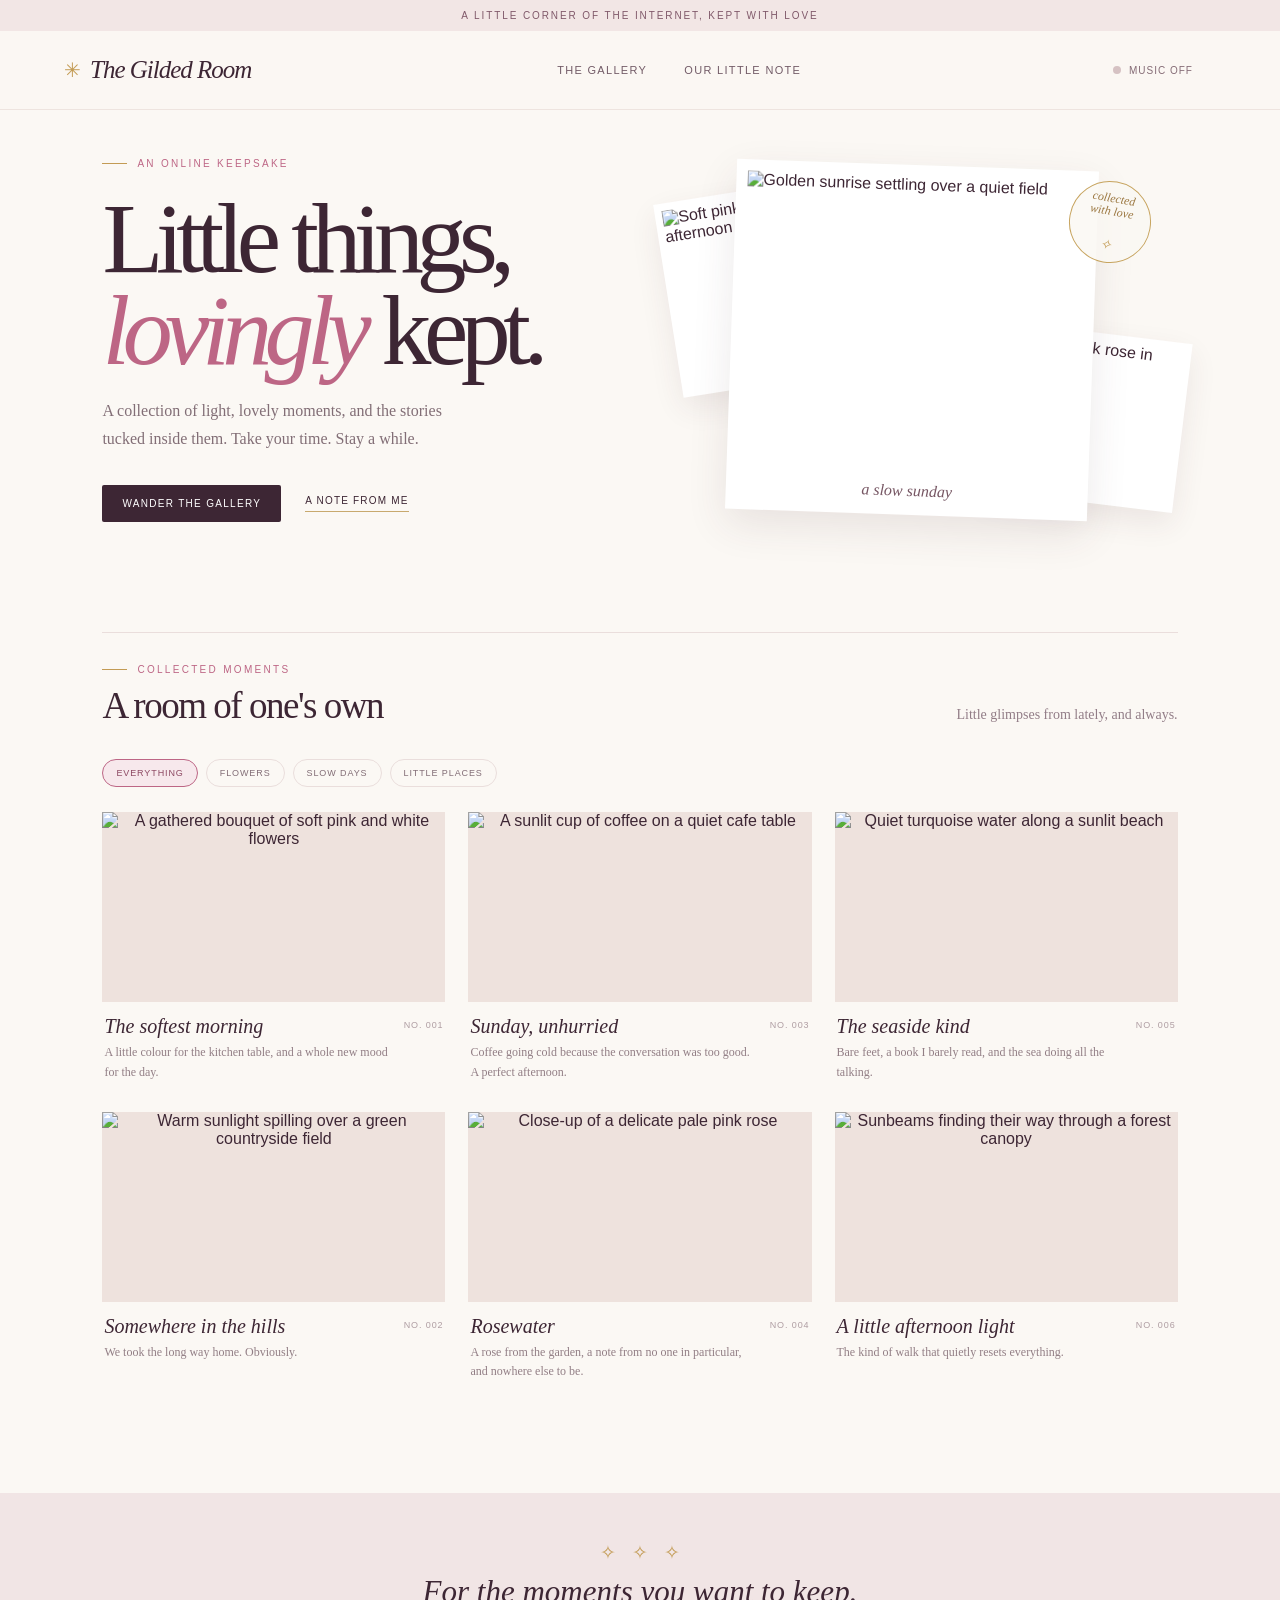
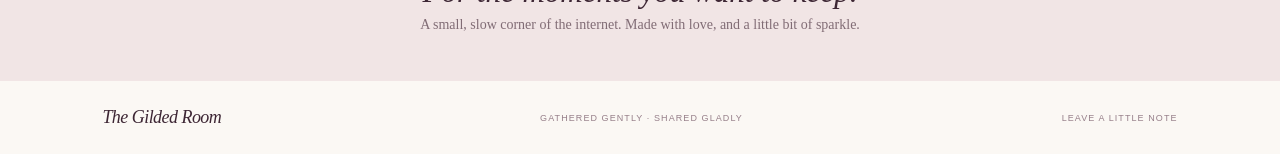
==== commit 7c9a78bd: "Add files via upload" ====
--- a/index.html
+++ b/index.html
@@ -6,23 +6,8 @@
 		<meta name="theme-color" content="#fbf8f4">
 		<meta name="description" content="A little gallery for things worth keeping — photographs, notes, and lovely little moments.">
 		<title>The Gilded Room — A little gallery for lovely things</title>
-		<style>
-:root{--paper:#fbf8f4;--ink:#3d2634;--muted:#927d87;--pink:#e7a6b9;--pink-deep:#bd6685;--gold:#c39b54;--line:#eadedc;--white:#fffdfb;--serif:Georgia,'Times New Roman',serif;--sans:'Avenir Next',Avenir,Arial,sans-serif}
-*{box-sizing:border-box}html{scroll-behavior:smooth}body{margin:0;background:var(--paper);color:var(--ink);font-family:var(--sans);-webkit-font-smoothing:antialiased}button,input,textarea{font:inherit}button{color:inherit}a{color:inherit;text-decoration:none}::selection{background:#f5dce4;color:#603b4b}
-.topline{height:31px;background:#f2e6e5;color:#80596a;display:flex;align-items:center;justify-content:center;font-size:10px;letter-spacing:.19em;text-transform:uppercase}
-.site-header{height:79px;padding:0 clamp(20px,5vw,76px);display:flex;align-items:center;justify-content:space-between;border-bottom:1px solid #eee4df;background:rgba(251,248,244,.92);position:relative;z-index:2}
-.brand{font:italic 25px var(--serif);letter-spacing:-.04em;display:flex;align-items:center;gap:10px}.brand-mark{color:var(--gold);font-size:20px;font-style:normal}.nav{display:flex;gap:37px;align-items:center;font-size:11px;letter-spacing:.12em;text-transform:uppercase;color:#725b67}.nav a{transition:color .2s}.nav a:hover{color:var(--pink-deep)}
-.header-actions{display:flex;align-items:center;gap:17px}.music-button,.icon-button{border:0;background:transparent;cursor:pointer;display:inline-flex;align-items:center;gap:8px}.music-button{color:#856c76;font-size:10px;letter-spacing:.1em;text-transform:uppercase}.music-dot{width:8px;height:8px;border-radius:50%;background:#d6c2c3;display:inline-block}.music-button[aria-pressed=true] .music-dot{background:#c07491;box-shadow:0 0 0 4px #c0749122;animation:pulse 1.5s infinite}@keyframes pulse{50%{box-shadow:0 0 0 7px #c0749110}}
-.button{border:0;border-radius:2px;background:var(--ink);color:white;padding:13px 20px;font-size:10px;letter-spacing:.13em;text-transform:uppercase;cursor:pointer;transition:transform .2s,background .2s}.button:hover{background:#604153;transform:translateY(-1px)}.button-light{background:transparent;border:1px solid #c8a96e;color:#75583c}.button-light:hover{background:#f4ebdd;color:#624729}
-.hero{padding:45px clamp(20px,8vw,120px) 72px;display:grid;grid-template-columns:minmax(300px,.92fr) minmax(370px,1.08fr);gap:clamp(34px,7vw,100px);align-items:center;max-width:1440px;margin:auto;min-height:485px}.eyebrow{font-size:10px;letter-spacing:.23em;text-transform:uppercase;color:var(--pink-deep);display:flex;gap:10px;align-items:center}.eyebrow:before{content:'';height:1px;width:25px;background:var(--gold)}.hero h1{font:normal clamp(56px,7.8vw,105px)/.92 var(--serif);letter-spacing:-.075em;margin:24px 0 20px;max-width:550px}.hero h1 em{font-weight:400;color:var(--pink-deep)}.hero-copy{font:16px/1.8 var(--serif);color:#826e76;max-width:380px}.hero-cta{display:flex;align-items:center;gap:24px;margin-top:31px}.text-link{font-size:10px;letter-spacing:.12em;text-transform:uppercase;border-bottom:1px solid #c8a96e;padding-bottom:5px}.hero-art{position:relative;min-height:370px;display:flex;align-items:center;justify-content:center}.hero-frame{width:min(68%,390px);height:350px;background:white;padding:11px 11px 45px;box-shadow:0 15px 40px #492d391b;transform:rotate(2deg);position:relative;z-index:1}.hero-frame img{width:100%;height:100%;object-fit:cover;display:block}.hero-frame:after{content:'a slow sunday';position:absolute;left:0;right:0;bottom:15px;text-align:center;font:italic 16px var(--serif);color:#765663}.orbit-photo{position:absolute;width:43%;height:195px;padding:7px;background:white;box-shadow:0 12px 30px #492d3917;left:4%;top:31px;transform:rotate(-9deg)}.orbit-photo img{width:100%;height:100%;object-fit:cover}.orbit-photo.two{left:auto;right:-1%;top:auto;bottom:23px;width:36%;height:170px;transform:rotate(7deg)}.seal{position:absolute;z-index:2;right:5%;top:26px;width:82px;height:82px;border:1px solid #c7a45f;border-radius:50%;display:grid;place-items:center;text-align:center;color:#9b7740;font:italic 12px/1.1 var(--serif);background:#fbf8f4d9;transform:rotate(10deg)}.tiny-star{color:var(--gold);font-size:14px}
-.section{padding:35px clamp(20px,8vw,120px) 95px;max-width:1440px;margin:auto}.section-heading{display:flex;align-items:end;justify-content:space-between;border-top:1px solid var(--line);padding-top:31px;margin-bottom:32px}.section-heading h2{font:normal 37px var(--serif);letter-spacing:-.04em;margin:9px 0 0}.section-heading p{font:14px var(--serif);color:var(--muted);margin:0 0 4px}.filter-row{display:flex;gap:8px;margin-bottom:25px;flex-wrap:wrap}.filter{border:1px solid var(--line);background:transparent;padding:8px 13px;border-radius:99px;font-size:9px;letter-spacing:.1em;text-transform:uppercase;color:#826d76;cursor:pointer}.filter[aria-pressed=true]{border-color:var(--pink-deep);color:#8d4963;background:#f7e8ec}
-.gallery-grid{columns:3 240px;column-gap:23px}.art-card{break-inside:avoid;margin:0 0 29px;position:relative}.photo-button{padding:0;border:0;background:none;display:block;width:100%;cursor:zoom-in;overflow:hidden;position:relative}.photo-button img{width:100%;height:auto;min-height:190px;max-height:460px;object-fit:cover;display:block;transition:transform .55s cubic-bezier(.2,.65,.3,1);background:#eee2dd}.photo-button:hover img{transform:scale(1.035)}.photo-button:after{content:'VIEW';position:absolute;right:12px;bottom:12px;font-size:9px;letter-spacing:.16em;color:white;background:#34232b99;padding:8px 11px;opacity:0;transition:opacity .2s}.photo-button:hover:after,.photo-button:focus-visible:after{opacity:1}.card-meta{padding:13px 2px 0;display:flex;justify-content:space-between;gap:14px;align-items:start}.card-title{font:italic 20px var(--serif);margin:0 0 5px}.card-caption{font:12px/1.65 var(--serif);color:#927e85;margin:0;max-width:330px;white-space:pre-wrap}.card-date{font-size:9px;letter-spacing:.1em;text-transform:uppercase;color:#af9da2;white-space:nowrap;padding-top:5px}.art-card[hidden]{display:none}
-.note-band{background:#f1e5e5;margin:0;padding:48px 22px;text-align:center}.note-band .sparkle{color:var(--gold);font-size:19px}.note-band h2{font:italic 31px var(--serif);margin:10px 0 7px}.note-band p{font:14px var(--serif);color:#816c75;margin:0}.footer{padding:26px clamp(20px,8vw,120px);display:flex;justify-content:space-between;align-items:center;font-size:9px;letter-spacing:.12em;text-transform:uppercase;color:#967f89}.footer-brand{font:italic 18px var(--serif);text-transform:none;letter-spacing:-.03em;color:var(--ink)}
-.modal-backdrop{position:fixed;inset:0;background:#21151dd9;z-index:10;display:none;align-items:center;justify-content:center;padding:20px;backdrop-filter:blur(5px)}.modal-backdrop.open{display:flex}.modal{position:relative;background:var(--paper);width:min(100%,570px);max-height:90vh;overflow:auto;padding:clamp(25px,5vw,46px);box-shadow:0 24px 80px #160d14aa}.modal h2{font:normal 36px var(--serif);letter-spacing:-.04em;margin:8px 0}.modal-intro{font:14px/1.7 var(--serif);color:#8c7881;margin:0 0 23px}.modal-close{position:absolute;right:16px;top:16px;width:36px;height:36px;border:1px solid var(--line);background:transparent;cursor:pointer;font-size:20px;color:#725b67}.field{display:grid;gap:7px;margin:15px 0}.field label{font-size:9px;letter-spacing:.13em;text-transform:uppercase;color:#806b74}.field input,.field textarea,.field select{width:100%;padding:12px 13px;border:1px solid #e3d5d3;background:#fffdfb;color:var(--ink);outline:none;border-radius:0;font-size:13px}.field input:focus,.field textarea:focus,.field select:focus{border-color:#c48aa0;box-shadow:0 0 0 3px #e7a6b922}.field textarea{min-height:110px;resize:vertical}.field input[type=file]{font-size:11px;padding:11px}.form-row{display:grid;grid-template-columns:1fr 1fr;gap:14px}.modal .button{width:100%;margin-top:7px}.form-status{font:13px/1.6 var(--serif);color:#795568;margin:14px 0 0;min-height:22px}.quiet-note{font:11px/1.6 var(--sans);color:#a08e95;margin:13px 0 0}.preview-box{display:none;margin:10px 0 0;background:#f2e9e6;padding:8px;max-width:170px}.preview-box img{width:100%;height:140px;object-fit:cover;display:block}.lightbox{background:#1a1119ed}.lightbox-content{position:relative;max-width:min(92vw,1100px);max-height:90vh;text-align:center}.lightbox-content img{max-width:100%;max-height:80vh;object-fit:contain;display:block;margin:auto;box-shadow:0 18px 70px #0007}.lightbox-caption{font:italic 18px var(--serif);color:#fff9f7;margin-top:14px}.lightbox .modal-close{color:white;border-color:#ffffff5c;right:20px;top:20px}.lightbox-arrow{position:fixed;top:50%;border:1px solid #ffffff75;background:#20151ca8;color:white;width:43px;height:43px;border-radius:50%;cursor:pointer;font-size:20px}.lightbox-arrow.prev{left:24px}.lightbox-arrow.next{right:24px}.queue-list{display:grid;gap:9px;margin-top:15px}.queue-item{background:#f3e9e7;border-left:2px solid var(--gold);padding:11px 13px;font:13px var(--serif);display:flex;justify-content:space-between;gap:12px}.queue-item small{font:9px var(--sans);letter-spacing:.08em;color:#957b86}.sr-only{position:absolute;width:1px;height:1px;padding:0;margin:-1px;overflow:hidden;clip:rect(0,0,0,0);white-space:nowrap;border:0}
-@media(max-width:760px){.site-header{height:67px;padding:0 18px}.brand{font-size:21px}.nav{display:none}.header-actions{gap:10px}.music-button span:last-child{display:none}.header-actions .button{padding:11px 12px;font-size:9px}.hero{grid-template-columns:1fr;padding:54px 25px 57px;gap:24px;min-height:auto}.hero h1{font-size:71px}.hero-copy{font-size:15px}.hero-art{min-height:310px}.hero-frame{height:295px;width:64%}.orbit-photo{height:160px}.orbit-photo.two{height:137px}.seal{width:66px;height:66px;font-size:10px}.section{padding:18px 22px 65px}.section-heading h2{font-size:31px}.section-heading p{font-size:12px;max-width:130px;text-align:right}.gallery-grid{columns:2 145px;column-gap:13px}.art-card{margin-bottom:20px}.photo-button img{min-height:140px}.card-title{font-size:17px}.card-caption{font-size:11px}.card-date{display:none}.footer{gap:10px;flex-wrap:wrap}.lightbox .modal-close{right:12px;top:12px}.lightbox-arrow.prev{left:10px}.lightbox-arrow.next{right:10px}.lightbox-arrow{width:36px;height:36px}.modal{padding:30px 22px}}
-@media(max-width:390px){.hero h1{font-size:60px}.hero-cta{gap:15px}.button{padding:12px 14px}.section-heading p{display:none}.form-row{grid-template-columns:1fr;gap:0}}
-@media(prefers-reduced-motion:reduce){*,*:before,*:after{scroll-behavior:auto!important;animation-duration:.01ms!important;transition-duration:.01ms!important}}
-		</style>
+		<link rel="stylesheet" href="css/index.css" />	
+		<script src="js/index.js"></script>
 	</head>
 	<body>
 		<div class="topline">A little corner of the internet, kept with love</div>
@@ -32,8 +17,13 @@
 				<!-- <a href="#contact" data-open="contact">Say hello</a> -->
 			</nav>
 			<div class="header-actions">
-				<button class="music-button" id="music-toggle" aria-pressed="false" aria-label="Play gentle background music"><span class="music-dot" aria-hidden="true"></span><span>Music off</span></button>
-			</div>
+				<button class="music-button" id="music-toggle" aria-pressed="false" aria-label="Play gentle background music" onclick="togglemusic()"><span class="music-dot" aria-hidden="true"></span><span>Music off</span></button>
+				<!-- <audio controls preload="metadata">
+					<source src="https://res.cloudinary.com/mnjeetvr/video/upload/v1795494397/Oblivion.mp3" type="audio/mpeg" />
+					Your browser does not support the audio element.
+					</audio> -->	
+					<div 
+					</div>
 		</header>
 		<main id="top">
 			<section class="hero" aria-labelledby="hero-title">
@@ -56,12 +46,13 @@
 					<button class="filter" aria-pressed="true" data-filter="all">Everything</button><button class="filter" aria-pressed="false" data-filter="flowers">Flowers</button><button class="filter" aria-pressed="false" data-filter="slow-days">Slow days</button><button class="filter" aria-pressed="false" data-filter="little-places">Little places</button>
 				</div>
 				<div class="gallery-grid" id="gallery-grid">
-					<article class="art-card" data-category="flowers"><button class="photo-button" aria-label="Open photo: The softest morning"><img loading="lazy" src="https://images.unsplash.com/photo-1490750967868-88aa4486c946?auto=format&fit=crop&w=900&q=85" alt="A gathered bouquet of soft pink and white flowers"></button><div class="card-meta"><div><h3 class="card-title">The softest morning</h3><p class="card-caption">A little colour for the kitchen table, and a whole new mood for the day.</p></div><time class="card-date">No. 001</time></div></article>
-					<article class="art-card" data-category="little-places"><button class="photo-button" aria-label="Open photo: Somewhere in the hills"><img loading="lazy" src="https://images.unsplash.com/photo-1470252649378-9c29740c9fa8?auto=format&fit=crop&w=900&q=85" alt="Warm sunlight spilling over a green countryside field"></button><div class="card-meta"><div><h3 class="card-title">Somewhere in the hills</h3><p class="card-caption">We took the long way home. Obviously.</p></div><time class="card-date">No. 002</time></div></article>
-					<article class="art-card" data-category="slow-days"><button class="photo-button" aria-label="Open photo: Sunday, unhurried"><img loading="lazy" src="https://images.unsplash.com/photo-1445116572660-236099ec97a0?auto=format&fit=crop&w=900&q=85" alt="A sunlit cup of coffee on a quiet cafe table"></button><div class="card-meta"><div><h3 class="card-title">Sunday, unhurried</h3><p class="card-caption">Coffee going cold because the conversation was too good. A perfect afternoon.</p></div><time class="card-date">No. 003</time></div></article>
-					<article class="art-card" data-category="flowers"><button class="photo-button" aria-label="Open photo: Rosewater"><img loading="lazy" src="https://images.unsplash.com/photo-1518895949257-7621c3c786d7?auto=format&fit=crop&w=900&q=85" alt="Close-up of a delicate pale pink rose"></button><div class="card-meta"><div><h3 class="card-title">Rosewater</h3><p class="card-caption">A rose from the garden, a note from no one in particular, and nowhere else to be.</p></div><time class="card-date">No. 004</time></div></article>
-					<article class="art-card" data-category="little-places"><button class="photo-button" aria-label="Open photo: The seaside kind"><img loading="lazy" src="https://images.unsplash.com/photo-1507525428034-b723cf961d3e?auto=format&fit=crop&w=900&q=85" alt="Quiet turquoise water along a sunlit beach"></button><div class="card-meta"><div><h3 class="card-title">The seaside kind</h3><p class="card-caption">Bare feet, a book I barely read, and the sea doing all the talking.</p></div><time class="card-date">No. 005</time></div></article>
-					<article class="art-card" data-category="slow-days"><button class="photo-button" aria-label="Open photo: A little afternoon light"><img loading="lazy" src="https://images.unsplash.com/photo-1441974231531-c6227db76b6e?auto=format&fit=crop&w=900&q=85" alt="Sunbeams finding their way through a forest canopy"></button><div class="card-meta"><div><h3 class="card-title">A little afternoon light</h3><p class="card-caption">The kind of walk that quietly resets everything.</p></div><time class="card-date">No. 006</time></div></article>
+			<article class="art-card" data-category="flowers"><button class="photo-button" aria-label="Open photo: The softest morning"><img loading="lazy" src="https://res.cloudinary.com/mnjeetvr/image/upload/v1795467553/Screenshot_20260623-023059_2.jpg" alt="A gathered bouquet of soft pink and white flowers"></button><div class="card-meta"><div><h3 class="card-title">The softest morning</h3><p class="card-caption">A little colour for the kitchen table, and a whole new mood for the day.</p></div><time class="card-date">No. 001</time></div></article>
+					<article class="art-card" data-category="little-places"><button class="photo-button" aria-label="Open photo: Somewhere in the hills"><img loading="lazy" src="https://res.cloudinary.com/mnjeetvr/image/upload/v1795472708/Screenshot_20260209-025819_2.jpg" alt="Warm sunlight spilling over a green countryside field"></button><div class="card-meta"><div><h3 class="card-title">Somewhere in the hills</h3><p class="card-caption">We took the long way home. Obviously.</p></div><time class="card-date">No. 002</time></div></article>
+					<article class="art-card" data-category="slow-days"><button class="photo-button" aria-label="Open photo: Sunday, unhurried"><img loading="lazy" src="https://res.cloudinary.com/mnjeetvr/image/upload/v1795472708/Screenshot_20260209-024931_3.jpg" alt="A sunlit cup of coffee on a quiet cafe table"></button><div class="card-meta"><div><h3 class="card-title">Sunday, unhurried</h3><p class="card-caption">Coffee going cold because the conversation was too good. A perfect afternoon.</p></div><time class="card-date">No. 003</time></div></article>
+					<article class="art-card" data-category="flowers"><button class="photo-button" aria-label="Open photo: Rosewater"><img loading="lazy" src="https://res.cloudinary.com/mnjeetvr/image/upload/v1795472708/Screenshot_20260209-024729_2.jpg" alt="Close-up of a delicate pale pink rose"></button><div class="card-meta"><div><h3 class="card-title">Rosewater</h3><p class="card-caption">A rose from the garden, a note from no one in particular, and nowhere else to be.</p></div><time class="card-date">No. 004</time></div></article>
+					<article class="art-card" data-category="little-places"><button class="photo-button" aria-label="Open photo: The seaside kind"><img loading="lazy" src="https://res.cloudinary.com/mnjeetvr/image/upload/v1795472842/Screenshot_20260111-142726_3.jpg" alt="Quiet turquoise water along a sunlit beach"></button><div class="card-meta"><div><h3 class="card-title">The seaside kind</h3><p class="card-caption">Bare feet, a book I barely read, and the sea doing all the talking.</p></div><time class="card-date">No. 005</time></div></article>
+					<article class="art-card" data-category="slow-days"><button class="photo-button" aria-label="Open photo: A little afternoon light"><img loading="lazy" src="https://res.cloudinary.com/mnjeetvr/image/upload/v1795472826/Screenshot_20260209-020708_2.jpg" alt="Sunbeams finding their way through a forest canopy"></button><div class="card-meta"><div><h3 class="card-title">A little afternoon light</h3><p class="card-caption">The kind of walk that quietly resets everything.</p></div><time class="card-date">No. 006</time></div></article>
+					
 				</div>
 			</section>
 			<section class="note-band" id="about"><div class="sparkle" aria-hidden="true">✧ &nbsp; ✧ &nbsp; ✧</div><h2>For the moments you want to keep.</h2><p>A small, slow corner of the internet. Made with love, and a little bit of sparkle.</p></section>
@@ -87,41 +78,8 @@
 		</div>
 		<div class="modal-backdrop lightbox" id="lightbox" role="dialog" aria-modal="true" aria-label="Photograph viewer"><button class="modal-close" data-close aria-label="Close image viewer">×</button><button class="lightbox-arrow prev" aria-label="Previous photograph">‹</button><div class="lightbox-content"><img id="lightbox-image" src="" alt=""><div class="lightbox-caption" id="lightbox-caption"></div></div><button class="lightbox-arrow next" aria-label="Next photograph">›</button></div>
 		<script>
-			// Add your Cloudinary cloud name and unsigned upload preset to enable direct image uploads.
-			const CLOUDINARY_CLOUD_NAME = '';
-			const CLOUDINARY_UPLOAD_PRESET = '';
-			// Add your Formspree/Basin form endpoint to deliver the message bucket and attachments.
-			const CONTACT_ENDPOINT = '';
-			const gallery = document.querySelector('#gallery-grid');
-			const modals = [...document.querySelectorAll('.modal-backdrop')];
-			let selectedImageUrl = '';
-			let activeImages = [];
-			let activeIndex = 0;
-			let queuedPosts = [];
-			let audioContext;
-			let musicOscillators = [];
-			let musicGain;
-			const escapeHtml = (value) => String(value).replace(/[&<>"']/g, (char) => ({'&':'&amp;','<':'&lt;','>':'&gt;','"':'&quot;',"'":'&#39;'}[char]));
-			const openModal = (element) => { element.classList.add('open'); document.body.style.overflow='hidden'; element.querySelector('.modal-close')?.focus(); };
-			const closeModal = (element) => { element.classList.remove('open'); if(!document.querySelector('.modal-backdrop.open')) document.body.style.overflow=''; };
-			document.querySelectorAll('[data-open="studio"]').forEach(button=>button.addEventListener('click',()=>openModal(document.querySelector('#studio-modal'))));
-			document.querySelectorAll('[data-open="contact"],a[href="#contact"]').forEach(button=>button.addEventListener('click',event=>{event.preventDefault();openModal(document.querySelector('#contact-modal'))}));
-			document.querySelectorAll('[data-close]').forEach(button=>button.addEventListener('click',()=>closeModal(button.closest('.modal-backdrop'))));
-			modals.forEach(modal=>modal.addEventListener('click',event=>{if(event.target===modal)closeModal(modal)}));
-			document.addEventListener('keydown',event=>{if(event.key==='Escape'){const opened=document.querySelector('.modal-backdrop.open');if(opened)closeModal(opened)}if(document.querySelector('#lightbox.open')&&event.key==='ArrowRight')showImage(activeIndex+1);if(document.querySelector('#lightbox.open')&&event.key==='ArrowLeft')showImage(activeIndex-1)});
-			document.querySelectorAll('.filter').forEach(button=>button.addEventListener('click',()=>{document.querySelectorAll('.filter').forEach(item=>item.setAttribute('aria-pressed','false'));button.setAttribute('aria-pressed','true');const filter=button.dataset.filter;document.querySelectorAll('.art-card').forEach(card=>card.hidden=filter!=='all'&&card.dataset.category!==filter)}));
-			function refreshImageList(){activeImages=[...document.querySelectorAll('.art-card:not([hidden]) .photo-button')];}
-			function showImage(index){if(!activeImages.length)return;activeIndex=(index+activeImages.length)%activeImages.length;const button=activeImages[activeIndex];const image=button.querySelector('img');document.querySelector('#lightbox-image').src=image.src;document.querySelector('#lightbox-image').alt=image.alt;document.querySelector('#lightbox-caption').textContent=button.closest('.art-card').querySelector('.card-title').textContent;}
-			document.querySelectorAll('.photo-button').forEach(button=>button.addEventListener('click',()=>{refreshImageList();showImage(activeImages.indexOf(button));openModal(document.querySelector('#lightbox'))}));
-			document.querySelector('.lightbox-arrow.prev').addEventListener('click',()=>showImage(activeIndex-1));document.querySelector('.lightbox-arrow.next').addEventListener('click',()=>showImage(activeIndex+1));
-			const imageInput=document.querySelector('#post-image');
-			imageInput.addEventListener('change',()=>{const file=imageInput.files[0];if(!file)return;if(!file.type.startsWith('image/')){document.querySelector('#post-status').textContent='Please choose an image file.';return}if(selectedImageUrl)URL.revokeObjectURL(selectedImageUrl);selectedImageUrl=URL.createObjectURL(file);const preview=document.querySelector('#post-preview');preview.querySelector('img').src=selectedImageUrl;preview.style.display='block';document.querySelector('#post-status').textContent='';});
-			async function uploadToCloudinary(file){if(!CLOUDINARY_CLOUD_NAME||!CLOUDINARY_UPLOAD_PRESET)return selectedImageUrl;const formData=new FormData();formData.append('file',file);formData.append('upload_preset',CLOUDINARY_UPLOAD_PRESET);const response=await fetch(`https://api.cloudinary.com/v1_1/${encodeURIComponent(CLOUDINARY_CLOUD_NAME)}/image/upload`,{method:'POST',body:formData});if(!response.ok)throw new Error('Cloudinary could not accept this image. Check your cloud name and unsigned preset.');const result=await response.json();return result.secure_url;}
-			function addPostToGallery({title,caption,category,imageUrl,number}){const card=document.createElement('article');card.className='art-card';card.dataset.category=category;card.innerHTML=`<button class="photo-button" aria-label="Open photo: ${escapeHtml(title)}"><img src="${escapeHtml(imageUrl)}" alt="${escapeHtml(title)}" loading="lazy"></button><div class="card-meta"><div><h3 class="card-title">${escapeHtml(title)}</h3><p class="card-caption">${escapeHtml(caption)}</p></div><time class="card-date">No. ${String(number).padStart(3,'0')}</time></div>`;gallery.prepend(card);card.querySelector('.photo-button').addEventListener('click',()=>{refreshImageList();showImage(activeImages.indexOf(card.querySelector('.photo-button')));openModal(document.querySelector('#lightbox'))});}
-			function renderQueue(){const list=document.querySelector('#queue-list');list.innerHTML=queuedPosts.length?'<div class="eyebrow">Waiting in the wings</div>':'';queuedPosts.forEach(post=>{const item=document.createElement('div');item.className='queue-item';item.innerHTML=`<span>${escapeHtml(post.title)}</span><small>${escapeHtml(post.when)}</small>`;list.append(item)})}
-			document.querySelector('#post-form').addEventListener('submit',async event=>{event.preventDefault();const status=document.querySelector('#post-status');const file=imageInput.files[0];if(!file){status.textContent='Choose a photo before adding your post.';return}const submit=document.querySelector('#post-submit');submit.disabled=true;status.textContent=CLOUDINARY_CLOUD_NAME?'Uploading your photo…':'Adding your photo to this tab…';try{const imageUrl=await uploadToCloudinary(file);const title=document.querySelector('#post-title').value.trim();const caption=document.querySelector('#post-caption').value.trim();const category=document.querySelector('#post-category').value;const dateValue=document.querySelector('#post-schedule').value;const post={title,caption,category,imageUrl,when:dateValue?new Date(dateValue).toLocaleString():'Queued for now'};if(dateValue&&new Date(dateValue)>new Date()){queuedPosts.push(post);renderQueue();status.textContent='Schedule added to this tab. Keep this page open; it will not auto-publish after you leave.'}else{addPostToGallery({...post,number:document.querySelectorAll('.art-card').length+1});status.textContent='Your moment is now in this gallery tab.'}event.target.reset();document.querySelector('#post-preview').style.display='none';if(selectedImageUrl){URL.revokeObjectURL(selectedImageUrl);selectedImageUrl=''}setTimeout(()=>{if(status.textContent.startsWith('Your moment'))closeModal(document.querySelector('#studio-modal'))},1000)}catch(error){status.textContent=error.message||'Something went wrong. Please try again.'}finally{submit.disabled=false}});
-			document.querySelector('#contact-form').addEventListener('submit',async event=>{event.preventDefault();const status=document.querySelector('#contact-status');if(!CONTACT_ENDPOINT){status.textContent='Not sent yet — add your Formspree or Basin endpoint in CONTACT_ENDPOINT to deliver this note.';return}const form=event.currentTarget;const submit=form.querySelector('button[type="submit"]');submit.disabled=true;status.textContent='Sending your note…';try{const response=await fetch(CONTACT_ENDPOINT,{method:'POST',body:new FormData(form),headers:{Accept:'application/json'}});if(!response.ok)throw new Error('The message service did not accept the note. Please try again.');form.reset();status.textContent='Your note is on its way. Thank you for writing!'}catch(error){status.textContent=error.message||'Could not send your note. Please try again.'}finally{submit.disabled=false}});
-			document.querySelector('#music-toggle').addEventListener('click',async event=>{const button=event.currentTarget;const isPlaying=button.getAttribute('aria-pressed')==='true';if(isPlaying){musicGain?.gain.setTargetAtTime(0,audioContext.currentTime,.3);musicOscillators.forEach(oscillator=>oscillator.stop(audioContext.currentTime+.8));musicOscillators=[];button.setAttribute('aria-pressed','false');button.querySelector('span:last-child').textContent='Music off';button.setAttribute('aria-label','Play gentle background music');return}const AudioContextClass=window.AudioContext||window.webkitAudioContext;if(!AudioContextClass){button.querySelector('span:last-child').textContent='Music unavailable';return}audioContext??=new AudioContextClass();await audioContext.resume();musicGain=audioContext.createGain();musicGain.gain.setValueAtTime(0,audioContext.currentTime);musicGain.gain.setTargetAtTime(.035,audioContext.currentTime,.7);musicGain.connect(audioContext.destination);[261.63,329.63,392,493.88].forEach((frequency,index)=>{const oscillator=audioContext.createOscillator();const gain=audioContext.createGain();oscillator.type='sine';oscillator.frequency.value=frequency;gain.gain.value=index===0?.22:.12;oscillator.connect(gain);gain.connect(musicGain);oscillator.start();musicOscillators.push(oscillator)});button.setAttribute('aria-pressed','true');button.querySelector('span:last-child').textContent='Music on';button.setAttribute('aria-label','Turn off gentle background music')});
+			
+			// document.querySelector('#music-toggle').addEventListener('click',async event=>{const button=event.currentTarget;const isPlaying=button.getAttribute('aria-pressed')==='true';if(isPlaying){musicGain?.gain.setTargetAtTime(0,audioContext.currentTime,.3);musicOscillators.forEach(oscillator=>oscillator.stop(audioContext.currentTime+.8));musicOscillators=[];button.setAttribute('aria-pressed','false');button.querySelector('span:last-child').textContent='Music off';button.setAttribute('aria-label','Play gentle background music');return}const AudioContextClass=window.AudioContext||window.webkitAudioContext;if(!AudioContextClass){button.querySelector('span:last-child').textContent='Music unavailable';return}audioContext??=new AudioContextClass();await audioContext.resume();musicGain=audioContext.createGain();musicGain.gain.setValueAtTime(0,audioContext.currentTime);musicGain.gain.setTargetAtTime(.035,audioContext.currentTime,.7);musicGain.connect(audioContext.destination);[261.63,329.63,392,493.88].forEach((frequency,index)=>{const oscillator=audioContext.createOscillator();const gain=audioContext.createGain();oscillator.type='sine';oscillator.frequency.value=frequency;gain.gain.value=index===0?.22:.12;oscillator.connect(gain);gain.connect(musicGain);oscillator.start();musicOscillators.push(oscillator)});button.setAttribute('aria-pressed','true');button.querySelector('span:last-child').textContent='Music on';button.setAttribute('aria-label','Turn off gentle background music')});
 		</script>
 	</body>
 </html>
--- a/css/index.css
+++ b/css/index.css
@@ -0,0 +1,15 @@
+:root{--paper:#fbf8f4;--ink:#3d2634;--muted:#927d87;--pink:#e7a6b9;--pink-deep:#bd6685;--gold:#c39b54;--line:#eadedc;--white:#fffdfb;--serif:Georgia,'Times New Roman',serif;--sans:'Avenir Next',Avenir,Arial,sans-serif}
+*{box-sizing:border-box}html{scroll-behavior:smooth}body{margin:0;background:var(--paper);color:var(--ink);font-family:var(--sans);-webkit-font-smoothing:antialiased}button,input,textarea{font:inherit}button{color:inherit}a{color:inherit;text-decoration:none}::selection{background:#f5dce4;color:#603b4b}
+.topline{height:31px;background:#f2e6e5;color:#80596a;display:flex;align-items:center;justify-content:center;font-size:10px;letter-spacing:.19em;text-transform:uppercase}
+.site-header{height:79px;padding:0 clamp(20px,5vw,76px);display:flex;align-items:center;justify-content:space-between;border-bottom:1px solid #eee4df;background:rgba(251,248,244,.92);position:relative;z-index:2}
+.brand{font:italic 25px var(--serif);letter-spacing:-.04em;display:flex;align-items:center;gap:10px}.brand-mark{color:var(--gold);font-size:20px;font-style:normal}.nav{display:flex;gap:37px;align-items:center;font-size:11px;letter-spacing:.12em;text-transform:uppercase;color:#725b67}.nav a{transition:color .2s}.nav a:hover{color:var(--pink-deep)}
+.header-actions{display:flex;align-items:center;gap:17px}.music-button,.icon-button{border:0;background:transparent;cursor:pointer;display:inline-flex;align-items:center;gap:8px}.music-button{color:#856c76;font-size:10px;letter-spacing:.1em;text-transform:uppercase}.music-dot{width:8px;height:8px;border-radius:50%;background:#d6c2c3;display:inline-block}.music-button[aria-pressed=true] .music-dot{background:#c07491;box-shadow:0 0 0 4px #c0749122;animation:pulse 1.5s infinite}@keyframes pulse{50%{box-shadow:0 0 0 7px #c0749110}}
+.button{border:0;border-radius:2px;background:var(--ink);color:white;padding:13px 20px;font-size:10px;letter-spacing:.13em;text-transform:uppercase;cursor:pointer;transition:transform .2s,background .2s}.button:hover{background:#604153;transform:translateY(-1px)}.button-light{background:transparent;border:1px solid #c8a96e;color:#75583c}.button-light:hover{background:#f4ebdd;color:#624729}
+.hero{padding:45px clamp(20px,8vw,120px) 72px;display:grid;grid-template-columns:minmax(300px,.92fr) minmax(370px,1.08fr);gap:clamp(34px,7vw,100px);align-items:center;max-width:1440px;margin:auto;min-height:485px}.eyebrow{font-size:10px;letter-spacing:.23em;text-transform:uppercase;color:var(--pink-deep);display:flex;gap:10px;align-items:center}.eyebrow:before{content:'';height:1px;width:25px;background:var(--gold)}.hero h1{font:normal clamp(56px,7.8vw,105px)/.92 var(--serif);letter-spacing:-.075em;margin:24px 0 20px;max-width:550px}.hero h1 em{font-weight:400;color:var(--pink-deep)}.hero-copy{font:16px/1.8 var(--serif);color:#826e76;max-width:380px}.hero-cta{display:flex;align-items:center;gap:24px;margin-top:31px}.text-link{font-size:10px;letter-spacing:.12em;text-transform:uppercase;border-bottom:1px solid #c8a96e;padding-bottom:5px}.hero-art{position:relative;min-height:370px;display:flex;align-items:center;justify-content:center}.hero-frame{width:min(68%,390px);height:350px;background:white;padding:11px 11px 45px;box-shadow:0 15px 40px #492d391b;transform:rotate(2deg);position:relative;z-index:1}.hero-frame img{width:100%;height:100%;object-fit:cover;display:block}.hero-frame:after{content:'a slow sunday';position:absolute;left:0;right:0;bottom:15px;text-align:center;font:italic 16px var(--serif);color:#765663}.orbit-photo{position:absolute;width:43%;height:195px;padding:7px;background:white;box-shadow:0 12px 30px #492d3917;left:4%;top:31px;transform:rotate(-9deg)}.orbit-photo img{width:100%;height:100%;object-fit:cover}.orbit-photo.two{left:auto;right:-1%;top:auto;bottom:23px;width:36%;height:170px;transform:rotate(7deg)}.seal{position:absolute;z-index:2;right:5%;top:26px;width:82px;height:82px;border:1px solid #c7a45f;border-radius:50%;display:grid;place-items:center;text-align:center;color:#9b7740;font:italic 12px/1.1 var(--serif);background:#fbf8f4d9;transform:rotate(10deg)}.tiny-star{color:var(--gold);font-size:14px}
+.section{padding:35px clamp(20px,8vw,120px) 95px;max-width:1440px;margin:auto}.section-heading{display:flex;align-items:end;justify-content:space-between;border-top:1px solid var(--line);padding-top:31px;margin-bottom:32px}.section-heading h2{font:normal 37px var(--serif);letter-spacing:-.04em;margin:9px 0 0}.section-heading p{font:14px var(--serif);color:var(--muted);margin:0 0 4px}.filter-row{display:flex;gap:8px;margin-bottom:25px;flex-wrap:wrap}.filter{border:1px solid var(--line);background:transparent;padding:8px 13px;border-radius:99px;font-size:9px;letter-spacing:.1em;text-transform:uppercase;color:#826d76;cursor:pointer}.filter[aria-pressed=true]{border-color:var(--pink-deep);color:#8d4963;background:#f7e8ec}
+.gallery-grid{columns:3 240px;column-gap:23px}.art-card{break-inside:avoid;margin:0 0 29px;position:relative}.photo-button{padding:0;border:0;background:none;display:block;width:100%;cursor:zoom-in;overflow:hidden;position:relative}.photo-button img{width:100%;height:auto;min-height:190px;max-height:460px;object-fit:cover;display:block;transition:transform .55s cubic-bezier(.2,.65,.3,1);background:#eee2dd}.photo-button:hover img{transform:scale(1.035)}.photo-button:after{content:'VIEW';position:absolute;right:12px;bottom:12px;font-size:9px;letter-spacing:.16em;color:white;background:#34232b99;padding:8px 11px;opacity:0;transition:opacity .2s}.photo-button:hover:after,.photo-button:focus-visible:after{opacity:1}.card-meta{padding:13px 2px 0;display:flex;justify-content:space-between;gap:14px;align-items:start}.card-title{font:italic 20px var(--serif);margin:0 0 5px}.card-caption{font:12px/1.65 var(--serif);color:#927e85;margin:0;max-width:330px;white-space:pre-wrap}.card-date{font-size:9px;letter-spacing:.1em;text-transform:uppercase;color:#af9da2;white-space:nowrap;padding-top:5px}.art-card[hidden]{display:none}
+.note-band{background:#f1e5e5;margin:0;padding:48px 22px;text-align:center}.note-band .sparkle{color:var(--gold);font-size:19px}.note-band h2{font:italic 31px var(--serif);margin:10px 0 7px}.note-band p{font:14px var(--serif);color:#816c75;margin:0}.footer{padding:26px clamp(20px,8vw,120px);display:flex;justify-content:space-between;align-items:center;font-size:9px;letter-spacing:.12em;text-transform:uppercase;color:#967f89}.footer-brand{font:italic 18px var(--serif);text-transform:none;letter-spacing:-.03em;color:var(--ink)}
+.modal-backdrop{position:fixed;inset:0;background:#21151dd9;z-index:10;display:none;align-items:center;justify-content:center;padding:20px;backdrop-filter:blur(5px)}.modal-backdrop.open{display:flex}.modal{position:relative;background:var(--paper);width:min(100%,570px);max-height:90vh;overflow:auto;padding:clamp(25px,5vw,46px);box-shadow:0 24px 80px #160d14aa}.modal h2{font:normal 36px var(--serif);letter-spacing:-.04em;margin:8px 0}.modal-intro{font:14px/1.7 var(--serif);color:#8c7881;margin:0 0 23px}.modal-close{position:absolute;right:16px;top:16px;width:36px;height:36px;border:1px solid var(--line);background:transparent;cursor:pointer;font-size:20px;color:#725b67}.field{display:grid;gap:7px;margin:15px 0}.field label{font-size:9px;letter-spacing:.13em;text-transform:uppercase;color:#806b74}.field input,.field textarea,.field select{width:100%;padding:12px 13px;border:1px solid #e3d5d3;background:#fffdfb;color:var(--ink);outline:none;border-radius:0;font-size:13px}.field input:focus,.field textarea:focus,.field select:focus{border-color:#c48aa0;box-shadow:0 0 0 3px #e7a6b922}.field textarea{min-height:110px;resize:vertical}.field input[type=file]{font-size:11px;padding:11px}.form-row{display:grid;grid-template-columns:1fr 1fr;gap:14px}.modal .button{width:100%;margin-top:7px}.form-status{font:13px/1.6 var(--serif);color:#795568;margin:14px 0 0;min-height:22px}.quiet-note{font:11px/1.6 var(--sans);color:#a08e95;margin:13px 0 0}.preview-box{display:none;margin:10px 0 0;background:#f2e9e6;padding:8px;max-width:170px}.preview-box img{width:100%;height:140px;object-fit:cover;display:block}.lightbox{background:#1a1119ed}.lightbox-content{position:relative;max-width:min(92vw,1100px);max-height:90vh;text-align:center}.lightbox-content img{max-width:100%;max-height:80vh;object-fit:contain;display:block;margin:auto;box-shadow:0 18px 70px #0007}.lightbox-caption{font:italic 18px var(--serif);color:#fff9f7;margin-top:14px}.lightbox .modal-close{color:white;border-color:#ffffff5c;right:20px;top:20px}.lightbox-arrow{position:fixed;top:50%;border:1px solid #ffffff75;background:#20151ca8;color:white;width:43px;height:43px;border-radius:50%;cursor:pointer;font-size:20px}.lightbox-arrow.prev{left:24px}.lightbox-arrow.next{right:24px}.queue-list{display:grid;gap:9px;margin-top:15px}.queue-item{background:#f3e9e7;border-left:2px solid var(--gold);padding:11px 13px;font:13px var(--serif);display:flex;justify-content:space-between;gap:12px}.queue-item small{font:9px var(--sans);letter-spacing:.08em;color:#957b86}.sr-only{position:absolute;width:1px;height:1px;padding:0;margin:-1px;overflow:hidden;clip:rect(0,0,0,0);white-space:nowrap;border:0}
+@media(max-width:760px){.site-header{height:67px;padding:0 18px}.brand{font-size:21px}.nav{display:none}.header-actions{gap:10px}.music-button span:last-child{display:none}.header-actions .button{padding:11px 12px;font-size:9px}.hero{grid-template-columns:1fr;padding:54px 25px 57px;gap:24px;min-height:auto}.hero h1{font-size:71px}.hero-copy{font-size:15px}.hero-art{min-height:310px}.hero-frame{height:295px;width:64%}.orbit-photo{height:160px}.orbit-photo.two{height:137px}.seal{width:66px;height:66px;font-size:10px}.section{padding:18px 22px 65px}.section-heading h2{font-size:31px}.section-heading p{font-size:12px;max-width:130px;text-align:right}.gallery-grid{columns:2 145px;column-gap:13px}.art-card{margin-bottom:20px}.photo-button img{min-height:140px}.card-title{font-size:17px}.card-caption{font-size:11px}.card-date{display:none}.footer{gap:10px;flex-wrap:wrap}.lightbox .modal-close{right:12px;top:12px}.lightbox-arrow.prev{left:10px}.lightbox-arrow.next{right:10px}.lightbox-arrow{width:36px;height:36px}.modal{padding:30px 22px}}
+@media(max-width:390px){.hero h1{font-size:60px}.hero-cta{gap:15px}.button{padding:12px 14px}.section-heading p{display:none}.form-row{grid-template-columns:1fr;gap:0}}
+@media(prefers-reduced-motion:reduce){*,*:before,*:after{scroll-behavior:auto!important;animation-duration:.01ms!important;transition-duration:.01ms!important}}
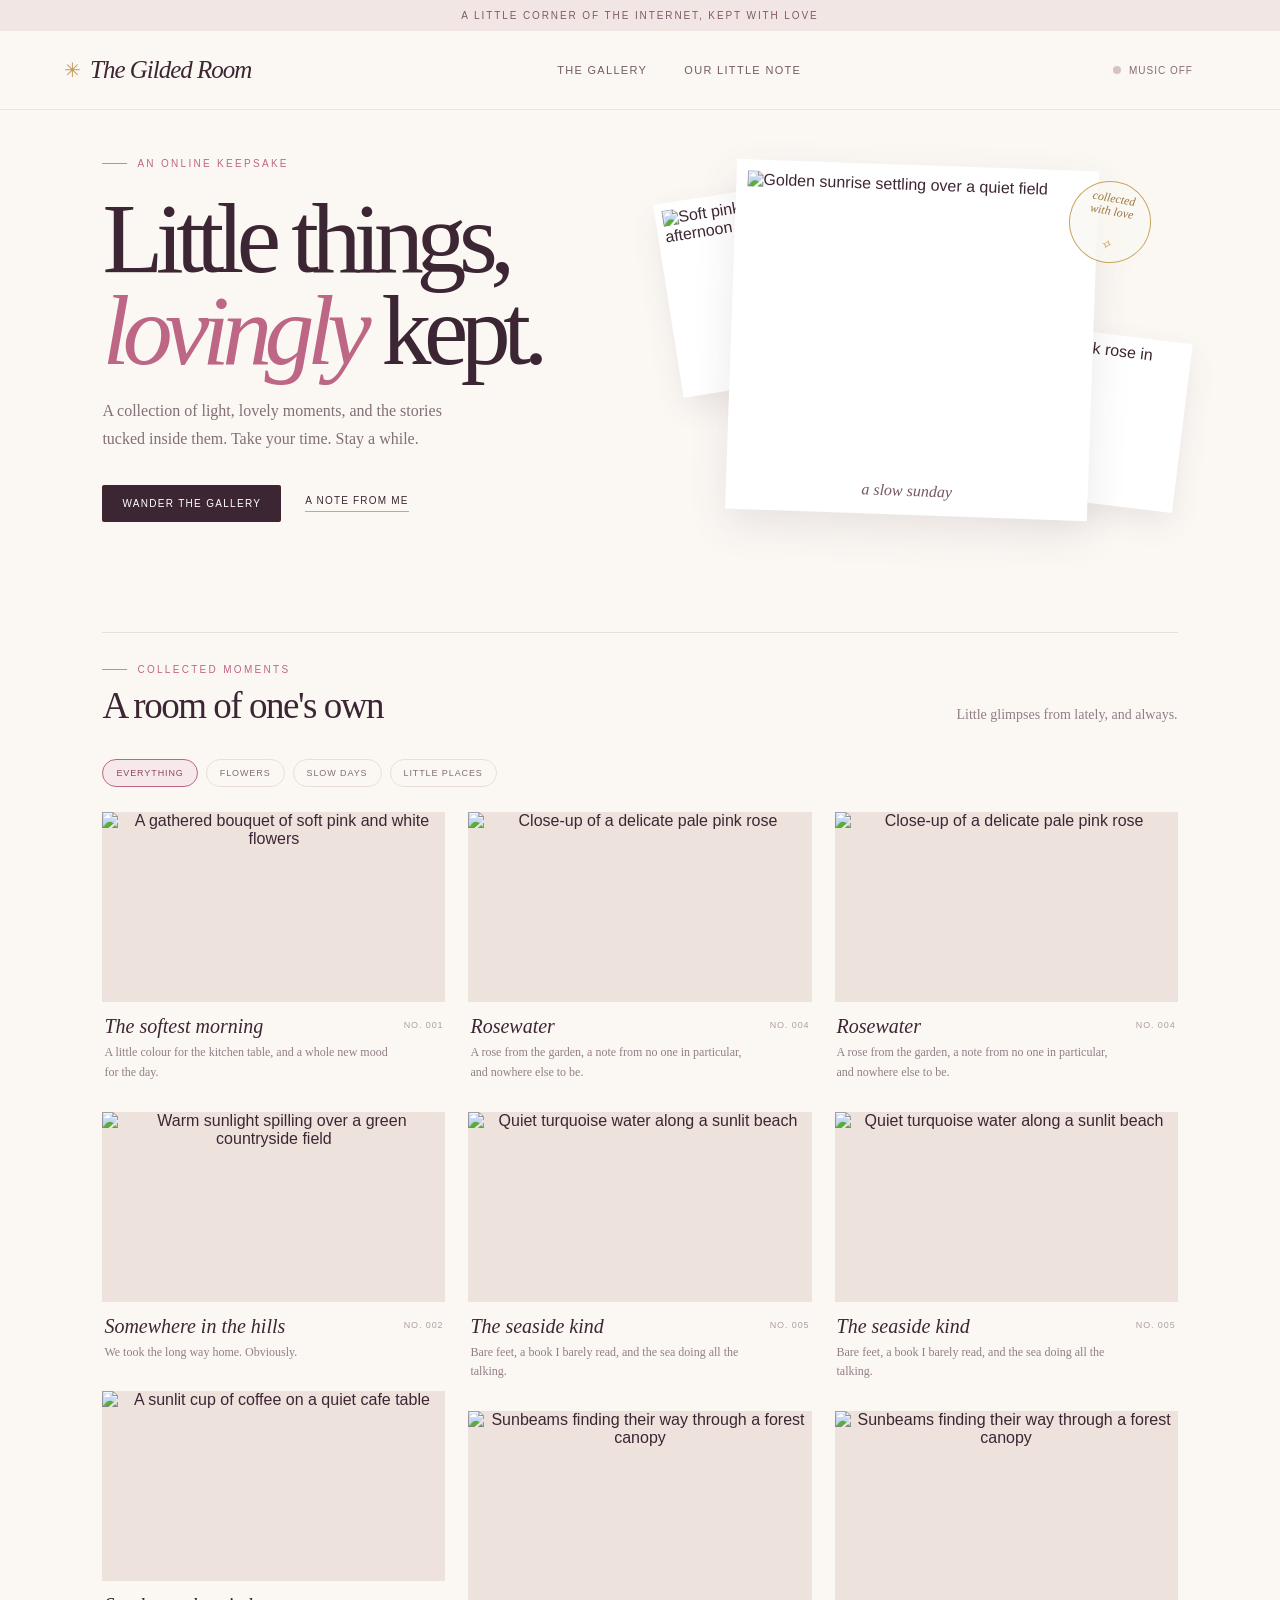
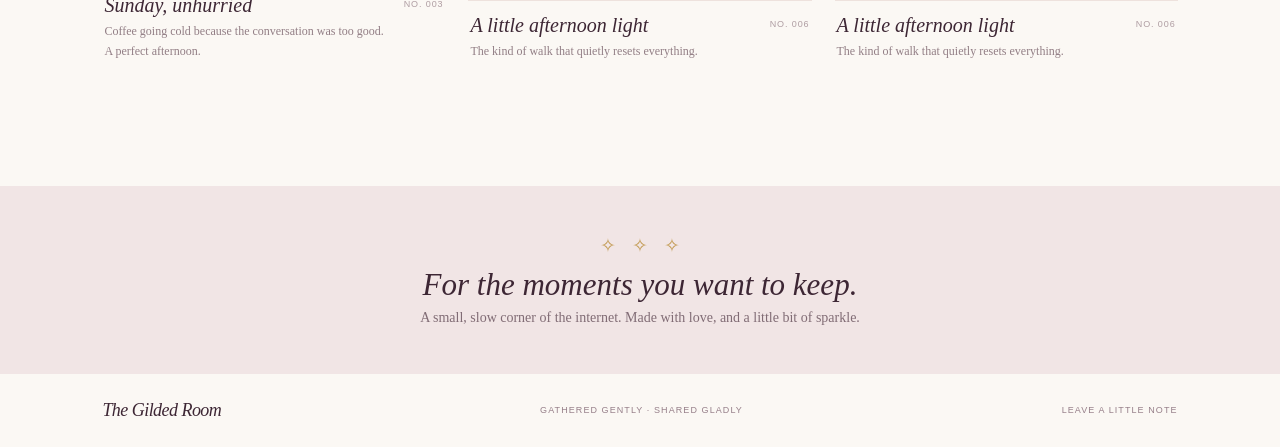
==== commit c4693c11: "Daily Update" ====
--- a/index.html
+++ b/index.html
@@ -8,6 +8,7 @@
 		<title>The Gilded Room — A little gallery for lovely things</title>
 		<link rel="stylesheet" href="css/index.css" />	
 		<script src="js/index.js"></script>
+		<script src+'js/blog.js' defer></script>
 	</head>
 	<body>
 		<div class="topline">A little corner of the internet, kept with love</div>
@@ -46,13 +47,16 @@
 					<button class="filter" aria-pressed="true" data-filter="all">Everything</button><button class="filter" aria-pressed="false" data-filter="flowers">Flowers</button><button class="filter" aria-pressed="false" data-filter="slow-days">Slow days</button><button class="filter" aria-pressed="false" data-filter="little-places">Little places</button>
 				</div>
 				<div class="gallery-grid" id="gallery-grid">
-			<article class="art-card" data-category="flowers"><button class="photo-button" aria-label="Open photo: The softest morning"><img loading="lazy" src="https://res.cloudinary.com/mnjeetvr/image/upload/v1795467553/Screenshot_20260623-023059_2.jpg" alt="A gathered bouquet of soft pink and white flowers"></button><div class="card-meta"><div><h3 class="card-title">The softest morning</h3><p class="card-caption">A little colour for the kitchen table, and a whole new mood for the day.</p></div><time class="card-date">No. 001</time></div></article>
+					<article class="art-card" data-category="flowers"><button class="photo-button" aria-label="Open photo: The softest morning"><img loading="lazy" src="https://res.cloudinary.com/mnjeetvr/image/upload/v1795467553/Screenshot_20260623-023059_2.jpg" alt="A gathered bouquet of soft pink and white flowers"></button><div class="card-meta"><div><h3 class="card-title">The softest morning</h3><p class="card-caption">A little colour for the kitchen table, and a whole new mood for the day.</p></div><time class="card-date">No. 001</time></div></article>
 					<article class="art-card" data-category="little-places"><button class="photo-button" aria-label="Open photo: Somewhere in the hills"><img loading="lazy" src="https://res.cloudinary.com/mnjeetvr/image/upload/v1795472708/Screenshot_20260209-025819_2.jpg" alt="Warm sunlight spilling over a green countryside field"></button><div class="card-meta"><div><h3 class="card-title">Somewhere in the hills</h3><p class="card-caption">We took the long way home. Obviously.</p></div><time class="card-date">No. 002</time></div></article>
 					<article class="art-card" data-category="slow-days"><button class="photo-button" aria-label="Open photo: Sunday, unhurried"><img loading="lazy" src="https://res.cloudinary.com/mnjeetvr/image/upload/v1795472708/Screenshot_20260209-024931_3.jpg" alt="A sunlit cup of coffee on a quiet cafe table"></button><div class="card-meta"><div><h3 class="card-title">Sunday, unhurried</h3><p class="card-caption">Coffee going cold because the conversation was too good. A perfect afternoon.</p></div><time class="card-date">No. 003</time></div></article>
 					<article class="art-card" data-category="flowers"><button class="photo-button" aria-label="Open photo: Rosewater"><img loading="lazy" src="https://res.cloudinary.com/mnjeetvr/image/upload/v1795472708/Screenshot_20260209-024729_2.jpg" alt="Close-up of a delicate pale pink rose"></button><div class="card-meta"><div><h3 class="card-title">Rosewater</h3><p class="card-caption">A rose from the garden, a note from no one in particular, and nowhere else to be.</p></div><time class="card-date">No. 004</time></div></article>
 					<article class="art-card" data-category="little-places"><button class="photo-button" aria-label="Open photo: The seaside kind"><img loading="lazy" src="https://res.cloudinary.com/mnjeetvr/image/upload/v1795472842/Screenshot_20260111-142726_3.jpg" alt="Quiet turquoise water along a sunlit beach"></button><div class="card-meta"><div><h3 class="card-title">The seaside kind</h3><p class="card-caption">Bare feet, a book I barely read, and the sea doing all the talking.</p></div><time class="card-date">No. 005</time></div></article>
 					<article class="art-card" data-category="slow-days"><button class="photo-button" aria-label="Open photo: A little afternoon light"><img loading="lazy" src="https://res.cloudinary.com/mnjeetvr/image/upload/v1795472826/Screenshot_20260209-020708_2.jpg" alt="Sunbeams finding their way through a forest canopy"></button><div class="card-meta"><div><h3 class="card-title">A little afternoon light</h3><p class="card-caption">The kind of walk that quietly resets everything.</p></div><time class="card-date">No. 006</time></div></article>
-					
+					<article class="art-card" data-category="flowers"><button class="photo-button" aria-label="Open photo: Rosewater"><img loading="lazy" src="https://res.cloudinary.com/mnjeetvr/image/upload/v1795533453/Screenshot_20250615-141106_2.png" alt="Close-up of a delicate pale pink rose"></button><div class="card-meta"><div><h3 class="card-title">Rosewater</h3><p class="card-caption">A rose from the garden, a note from no one in particular, and nowhere else to be.</p></div><time class="card-date">No. 004</time></div></article>
+					<article class="art-card" data-category="little-places"><button class="photo-button" aria-label="Open photo: The seaside kind"><img loading="lazy" src="https://res.cloudinary.com/mnjeetvr/image/upload/v1795533467/Screenshot_20250615-141754_2.png" alt="Quiet turquoise water along a sunlit beach"></button><div class="card-meta"><div><h3 class="card-title">The seaside kind</h3><p class="card-caption">Bare feet, a book I barely read, and the sea doing all the talking.</p></div><time class="card-date">No. 005</time></div></article>
+					<article class="art-card" data-category="slow-days"><button class="photo-button" aria-label="Open photo: A little afternoon light"><img loading="lazy" src="https://res.cloudinary.com/mnjeetvr/image/upload/v1795533472/Screenshot_20250615-141848_2.png" alt="Sunbeams finding their way through a forest canopy"></button><div class="card-meta"><div><h3 class="card-title">A little afternoon light</h3><p class="card-caption">The kind of walk that quietly resets everything.</p></div><time class="card-date">No. 006</time></div></article>
+
 				</div>
 			</section>
 			<section class="note-band" id="about"><div class="sparkle" aria-hidden="true">✧ &nbsp; ✧ &nbsp; ✧</div><h2>For the moments you want to keep.</h2><p>A small, slow corner of the internet. Made with love, and a little bit of sparkle.</p></section>
@@ -77,9 +81,5 @@
 			</section>
 		</div>
 		<div class="modal-backdrop lightbox" id="lightbox" role="dialog" aria-modal="true" aria-label="Photograph viewer"><button class="modal-close" data-close aria-label="Close image viewer">×</button><button class="lightbox-arrow prev" aria-label="Previous photograph">‹</button><div class="lightbox-content"><img id="lightbox-image" src="" alt=""><div class="lightbox-caption" id="lightbox-caption"></div></div><button class="lightbox-arrow next" aria-label="Next photograph">›</button></div>
-		<script>
-			
-			// document.querySelector('#music-toggle').addEventListener('click',async event=>{const button=event.currentTarget;const isPlaying=button.getAttribute('aria-pressed')==='true';if(isPlaying){musicGain?.gain.setTargetAtTime(0,audioContext.currentTime,.3);musicOscillators.forEach(oscillator=>oscillator.stop(audioContext.currentTime+.8));musicOscillators=[];button.setAttribute('aria-pressed','false');button.querySelector('span:last-child').textContent='Music off';button.setAttribute('aria-label','Play gentle background music');return}const AudioContextClass=window.AudioContext||window.webkitAudioContext;if(!AudioContextClass){button.querySelector('span:last-child').textContent='Music unavailable';return}audioContext??=new AudioContextClass();await audioContext.resume();musicGain=audioContext.createGain();musicGain.gain.setValueAtTime(0,audioContext.currentTime);musicGain.gain.setTargetAtTime(.035,audioContext.currentTime,.7);musicGain.connect(audioContext.destination);[261.63,329.63,392,493.88].forEach((frequency,index)=>{const oscillator=audioContext.createOscillator();const gain=audioContext.createGain();oscillator.type='sine';oscillator.frequency.value=frequency;gain.gain.value=index===0?.22:.12;oscillator.connect(gain);gain.connect(musicGain);oscillator.start();musicOscillators.push(oscillator)});button.setAttribute('aria-pressed','true');button.querySelector('span:last-child').textContent='Music on';button.setAttribute('aria-label','Turn off gentle background music')});
-		</script>
 	</body>
 </html>
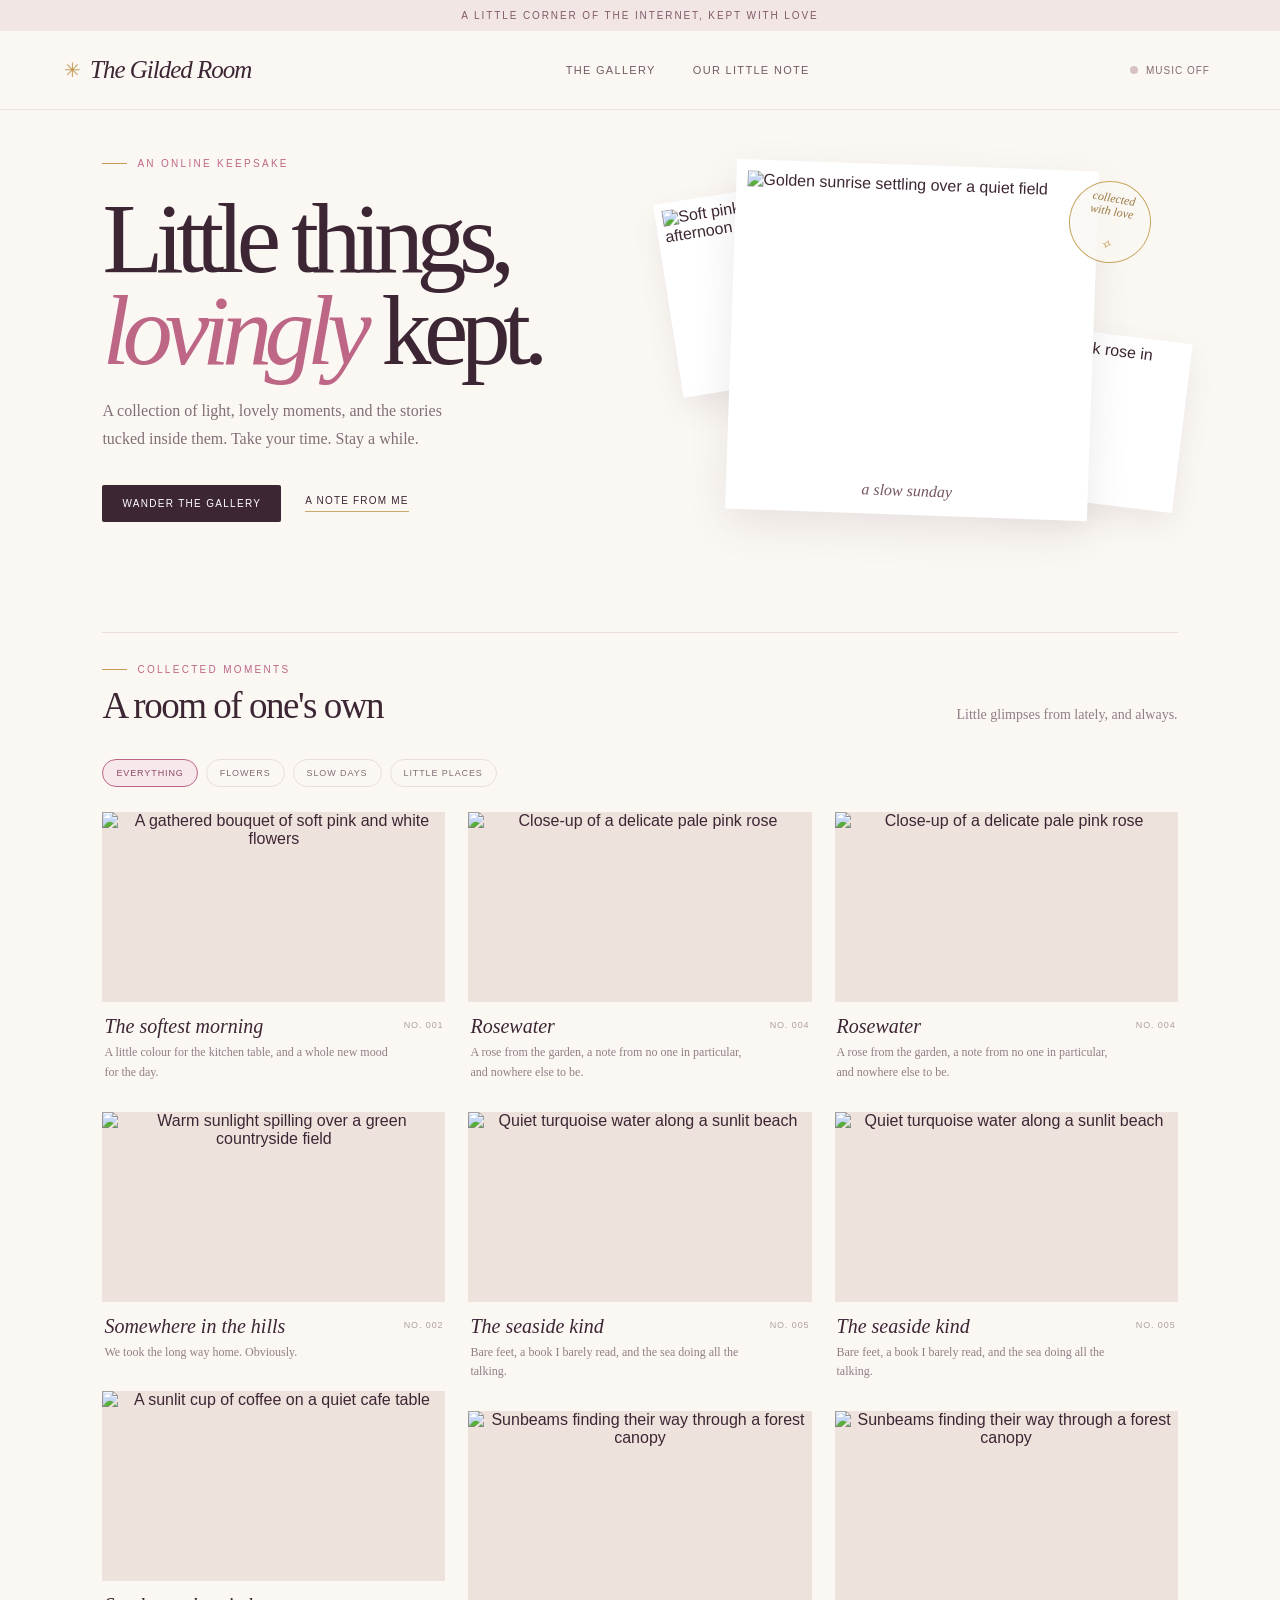
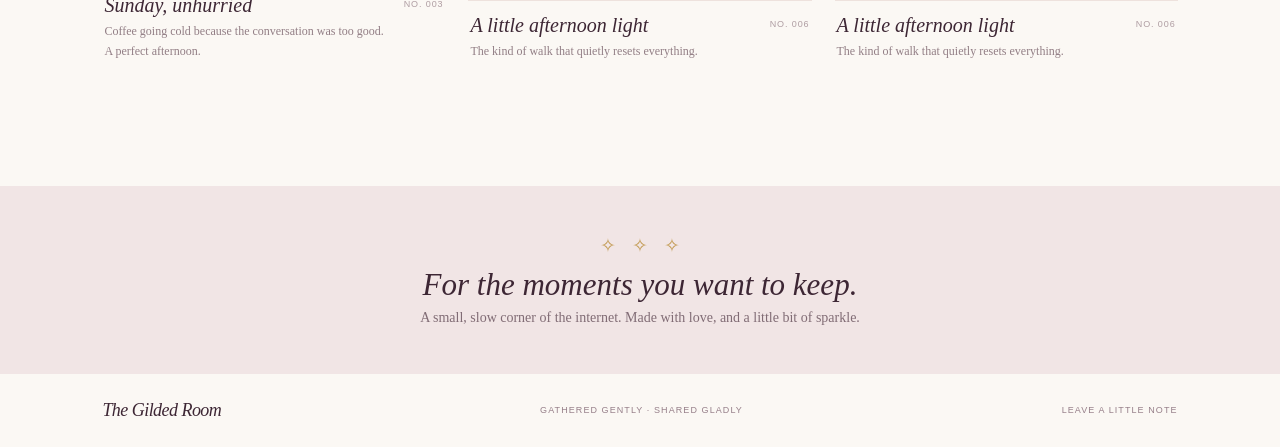
==== commit 40db8d7a: "Fixed Lightbox" ====
--- a/index.html
+++ b/index.html
@@ -7,8 +7,8 @@
 		<meta name="description" content="A little gallery for things worth keeping — photographs, notes, and lovely little moments.">
 		<title>The Gilded Room — A little gallery for lovely things</title>
 		<link rel="stylesheet" href="css/index.css" />	
-		<script src="js/index.js"></script>
-		<script src+'js/blog.js' defer></script>
+		<script src="js/index.js" defer></script>
+		<script src='js/blog.js' defer></script>
 	</head>
 	<body>
 		<div class="topline">A little corner of the internet, kept with love</div>
@@ -19,12 +19,7 @@
 			</nav>
 			<div class="header-actions">
 				<button class="music-button" id="music-toggle" aria-pressed="false" aria-label="Play gentle background music" onclick="togglemusic()"><span class="music-dot" aria-hidden="true"></span><span>Music off</span></button>
-				<!-- <audio controls preload="metadata">
-					<source src="https://res.cloudinary.com/mnjeetvr/video/upload/v1795494397/Oblivion.mp3" type="audio/mpeg" />
-					Your browser does not support the audio element.
-					</audio> -->	
-					<div 
-					</div>
+			</div>
 		</header>
 		<main id="top">
 			<section class="hero" aria-labelledby="hero-title">
